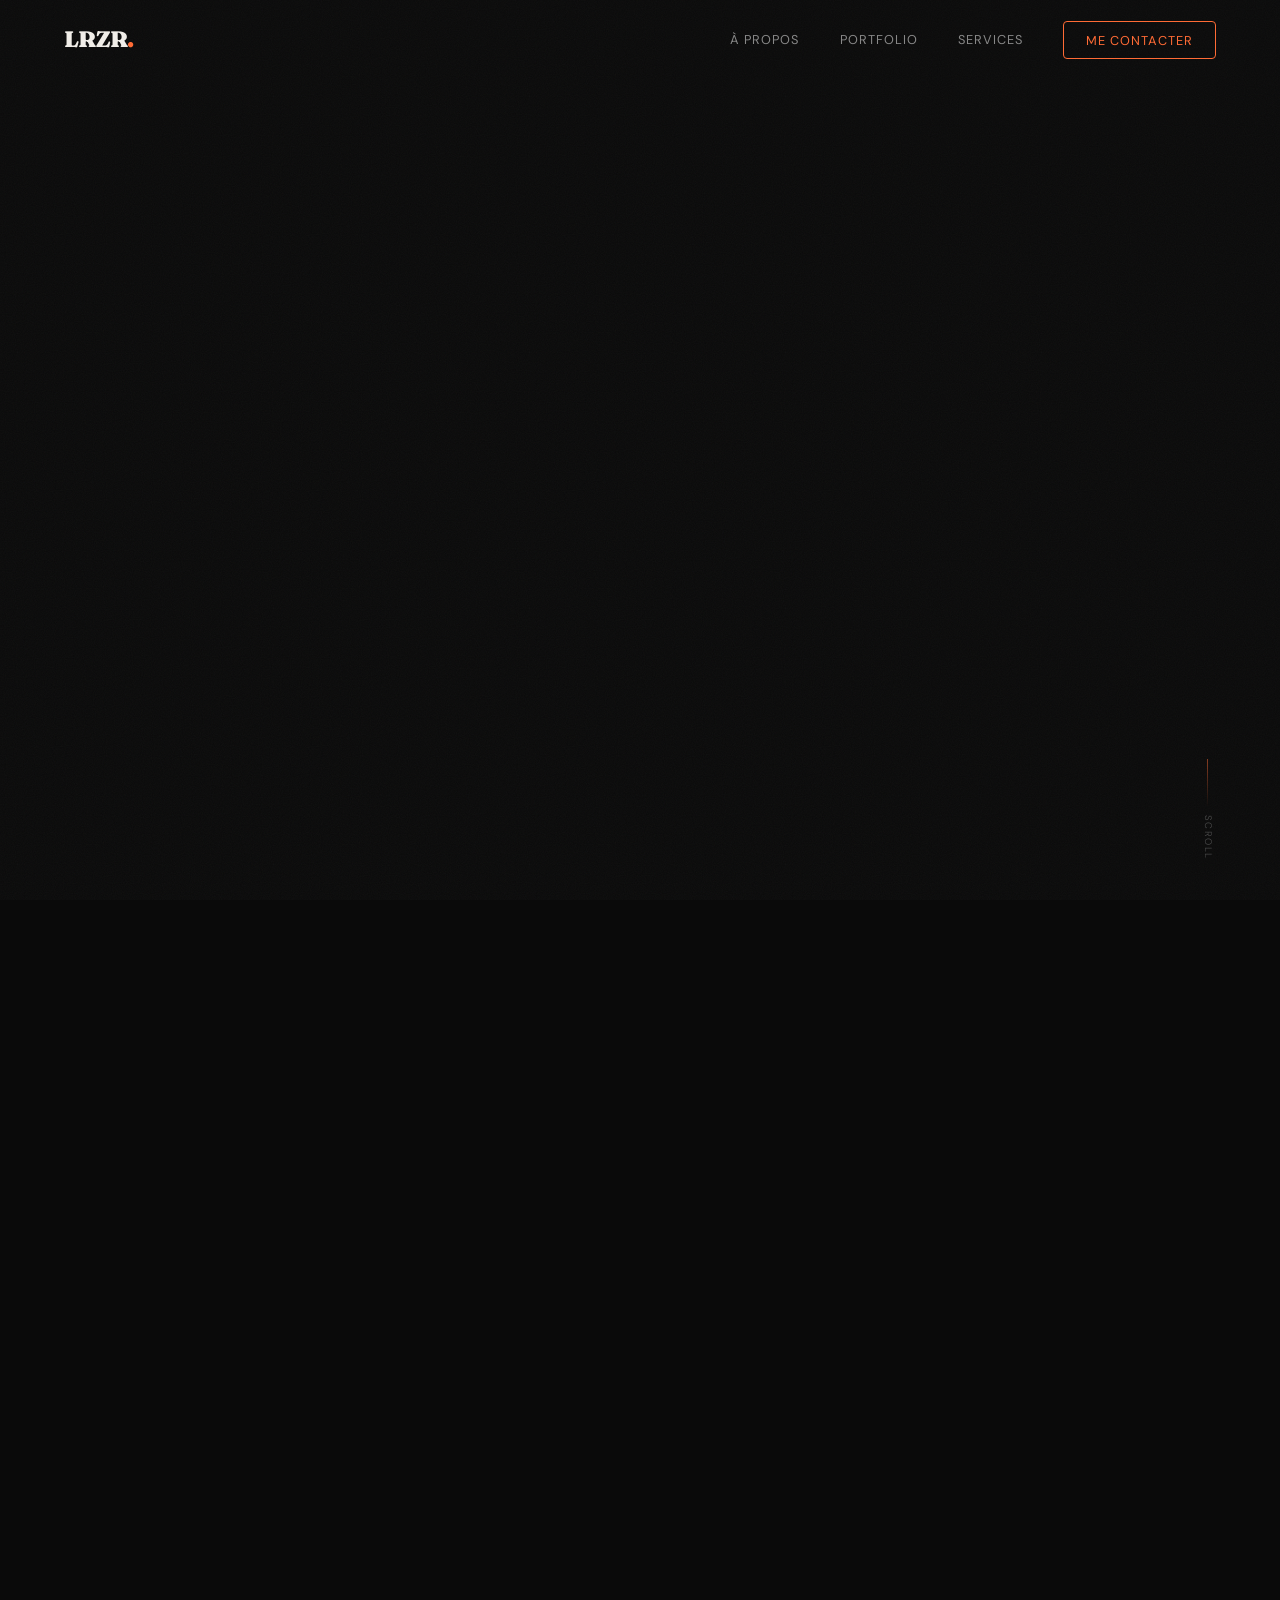
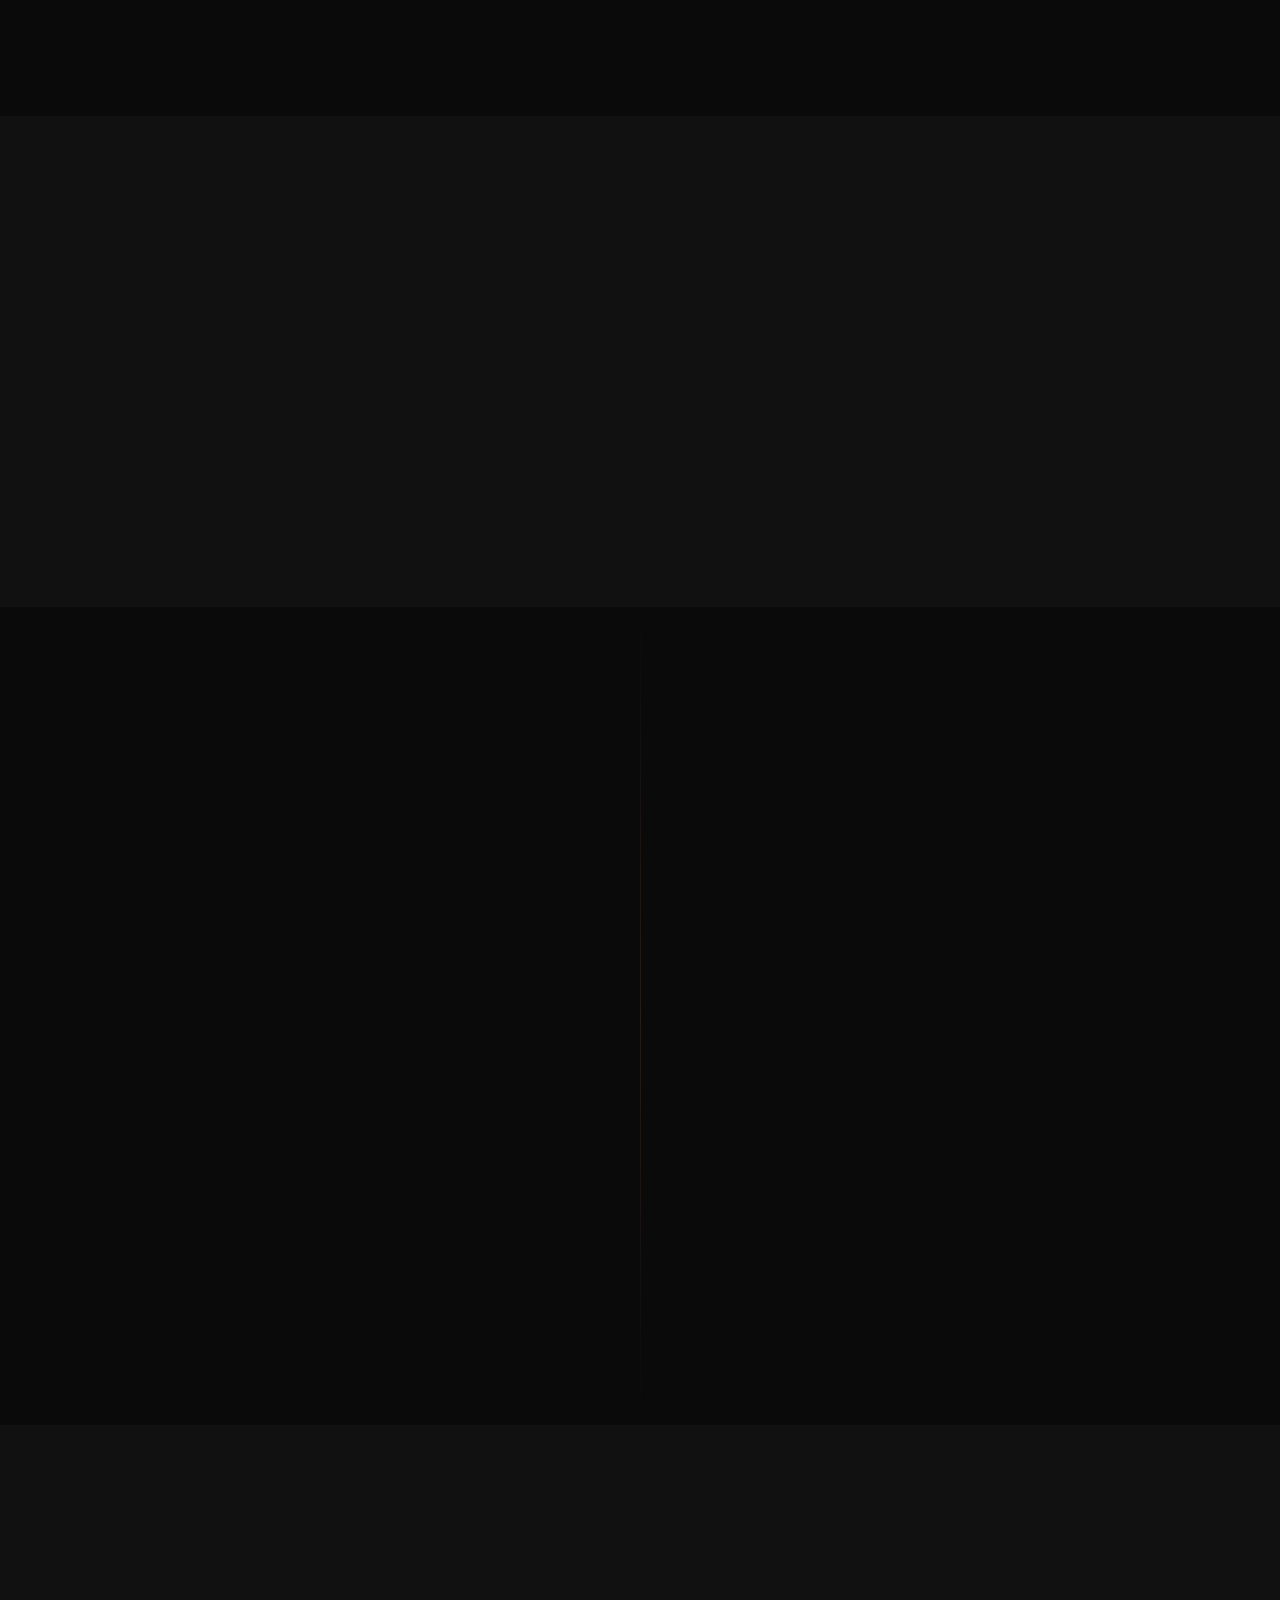
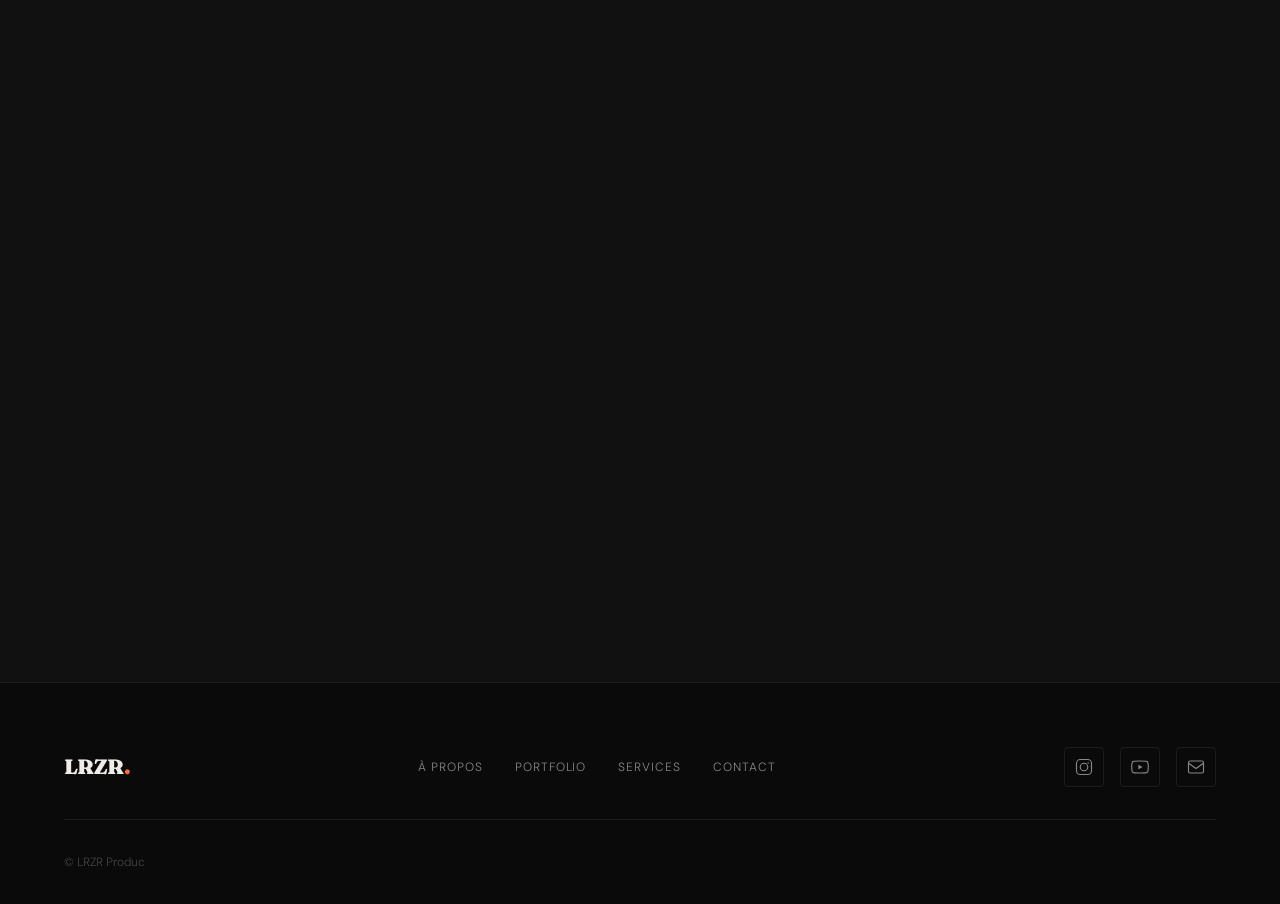
==== index.html @ 10b16116 "feat: initial portfolio" ====
<!DOCTYPE html>
<html lang="fr">
<head>
  <meta charset="UTF-8" />
  <meta name="viewport" content="width=device-width, initial-scale=1.0" />

  <!-- ============================================================
       SEO — MODIFIER CES BALISES SELON VOS BESOINS
       ============================================================ -->
  <title>LRZR Production — Photographie, Vidéo & Drone FPV | Axel</title>
  <meta name="description" content="LRZR Production — Axel, créateur audiovisuel freelance spécialisé en photographie, vidéo cinématographique, FPV drone, clips et courts-métrages. Basé en Île-de-France." />
  <meta name="author" content="Axel / LRZR Production" />
  <meta name="robots" content="index, follow" />
  <link rel="canonical" href="https://lrzrprod.github.io/" />
  <!-- Mettre à jour le href canonical avec votre vrai domaine GitHub Pages -->

  <!-- Open Graph (partage réseaux sociaux) -->
  <meta property="og:title" content="LRZR Production — Créateur Audiovisuel Freelance" />
  <meta property="og:description" content="Photographie, vidéo cinématographique, FPV drone. Basé en Île-de-France, disponible partout." />
  <meta property="og:type" content="website" />
  <meta property="og:url" content="https://lrzrprod.github.io/" />
  <meta property="og:image" content="https://lrzrprod.github.io/assets/images/og-cover.jpg" />
  <!-- Remplacer og:image par votre vraie image de couverture (1200x630px recommandé) -->
  <meta property="og:locale" content="fr_FR" />

  <!-- Twitter Card -->
  <meta name="twitter:card" content="summary_large_image" />
  <meta name="twitter:title" content="LRZR Production — Créateur Audiovisuel Freelance" />
  <meta name="twitter:description" content="Photographie, vidéo cinématographique, FPV drone." />
  <meta name="twitter:image" content="https://lrzrprod.github.io/assets/images/og-cover.jpg" />

  <!-- ============================================================
       JSON-LD SCHEMA — MODIFIER LES DONNÉES DE CONTACT
       ============================================================ -->
  <script type="application/ld+json">
  {
    "@context": "https://schema.org",
    "@graph": [
      {
        "@type": "Person",
        "name": "Axel",
        "jobTitle": "Créateur audiovisuel freelance",
        "url": "https://lrzrprod.github.io/",
        "sameAs": [
          "https://www.instagram.com/lrzrprod",
          "https://www.youtube.com/@lrzrprod"
        ]
      },
      {
        "@type": "LocalBusiness",
        "name": "LRZR Production",
        "description": "Production audiovisuelle freelance — photographie, vidéo, FPV drone, courts-métrages",
        "url": "https://lrzrprod.github.io/",
        "address": {
          "@type": "PostalAddress",
          "addressRegion": "Île-de-France",
          "addressCountry": "FR"
        },
        "contactPoint": {
          "@type": "ContactPoint",
          "contactType": "customer service",
          "email": "contact@lrzrprod.com"
        }
      }
    ]
  }
  </script>
  <!-- Mettre à jour les URLs, email et réseaux sociaux ci-dessus -->

  <!-- Google Fonts — seule dépendance externe autorisée -->
  <link rel="preconnect" href="https://fonts.googleapis.com" />
  <link rel="preconnect" href="https://fonts.gstatic.com" crossorigin />
  <link href="https://fonts.googleapis.com/css2?family=Fraunces:ital,opsz,wght@0,9..144,300;0,9..144,700;0,9..144,900;1,9..144,300&family=DM+Sans:wght@300;400;500&display=swap" rel="stylesheet" />

  <link rel="stylesheet" href="style.css" />
</head>
<body>

  <!-- ============================================================
       NAVIGATION
       ============================================================ -->
  <header class="site-header" id="top">
    <nav class="nav" aria-label="Navigation principale">
      <!-- MODIFIER : votre logo texte ou remplacer par <img> -->
      <a href="#top" class="nav__logo" aria-label="LRZR Production — retour en haut">
        LRZR<span class="nav__logo-accent">.</span>
      </a>
      <button class="nav__burger" aria-label="Ouvrir le menu" aria-expanded="false" aria-controls="nav-links">
        <span></span><span></span><span></span>
      </button>
      <ul class="nav__links" id="nav-links" role="list">
        <li><a href="#about">À propos</a></li>
        <li><a href="#portfolio">Portfolio</a></li>
        <li><a href="#services">Services</a></li>
        <li><a href="#contact" class="nav__cta">Me contacter</a></li>
      </ul>
    </nav>
  </header>

  <main>

    <!-- ============================================================
         SECTION 1 — HERO
         MODIFIER : remplacer le fond par votre image/vidéo
         ============================================================ -->
    <section class="hero" id="hero" aria-label="Introduction">

      <!-- Option A : image de fond (décommenter et renseigner le src dans style.css)
           Option B : vidéo de fond — décommenter le bloc ci-dessous -->
      <!--
      <video class="hero__video" autoplay muted loop playsinline aria-hidden="true">
        <source src="assets/videos/hero-reel.mp4" type="video/mp4" />
      </video>
      -->

      <!-- Overlay grain cinématographique (purement CSS, voir style.css) -->
      <div class="hero__grain" aria-hidden="true"></div>
      <div class="hero__overlay" aria-hidden="true"></div>

      <div class="hero__content">
        <!-- MODIFIER : votre headline principale -->
        <p class="hero__eyebrow reveal">Production audiovisuelle freelance</p>
        <h1 class="hero__title reveal">
          Chaque image<br />
          <em>raconte quelque chose.</em>
        </h1>
        <!-- MODIFIER : votre sous-titre -->
        <p class="hero__sub reveal">
          Photographie · Vidéo · Drone FPV · Île-de-France &amp; alentours
        </p>
        <div class="hero__actions reveal">
          <a href="#portfolio" class="btn btn--primary">Voir mon travail</a>
          <a href="#contact" class="btn btn--ghost">Me contacter</a>
        </div>
      </div>

      <!-- Indicateur scroll -->
      <div class="hero__scroll" aria-hidden="true">
        <span class="hero__scroll-line"></span>
        <span class="hero__scroll-label">Scroll</span>
      </div>
    </section>

    <!-- ============================================================
         SECTION 2 — À PROPOS
         MODIFIER : bio, photo portrait, compétences
         ============================================================ -->
    <section class="about" id="about" aria-label="À propos d'Axel">
      <div class="container">

        <div class="about__grid">
          <div class="about__image-wrap reveal">
            <!-- MODIFIER : remplacer le src par votre portrait -->
            <img
              src="assets/images/portrait.jpg"
              alt="Axel, créateur audiovisuel freelance LRZR Production, en situation de tournage"
              class="about__image"
              width="480"
              height="600"
              loading="lazy"
            />
            <div class="about__image-accent" aria-hidden="true"></div>
          </div>

          <div class="about__text">
            <p class="section-label reveal">À propos</p>
            <!-- MODIFIER : votre nom/titre -->
            <h2 class="about__name reveal">Axel<br /><span>LRZR Production</span></h2>

            <!-- MODIFIER : votre bio (2-3 paragraphes max, rester concis) -->
            <p class="about__bio reveal">
              Créateur audiovisuel basé en Île-de-France, je travaille à l'intersection de la photographie,
              de la vidéo cinématographique et du pilotage FPV. Cinq ans d'expérience terrain, des portraits
              aux concerts, de la wildlife aux clips.
            </p>
            <p class="about__bio reveal">
              Mon approche : un regard direct, une esthétique précise, et un résultat qui dépasse
              le brief. Chaque projet est une collaboration — je m'adapte à votre univers tout en
              apportant mon point de vue.
            </p>

            <!-- MODIFIER : vos compétences -->
            <ul class="about__skills reveal" role="list" aria-label="Compétences">
              <li class="skill-tag">Photographie</li>
              <li class="skill-tag">Vidéo cinématographique</li>
              <li class="skill-tag">Drone FPV</li>
              <li class="skill-tag">Montage &amp; étalonnage</li>
              <li class="skill-tag">Portrait &amp; événement</li>
              <li class="skill-tag">Wildlife</li>
            </ul>
          </div>
        </div>

      </div>
    </section>

    <!-- ============================================================
         SECTION 3 — PORTFOLIO
         MODIFIER : ajouter vos images et vidéos dans les tableaux
         JS dans main.js (variables PORTFOLIO_IMAGES et PORTFOLIO_VIDEOS)
         ============================================================ -->
    <section class="portfolio" id="portfolio" aria-label="Portfolio">
      <div class="container">

        <div class="section-header reveal">
          <p class="section-label">Portfolio</p>
          <h2 class="section-title">Mes travaux</h2>
        </div>

        <!-- Filtres -->
        <div class="portfolio__filters reveal" role="tablist" aria-label="Filtrer par catégorie">
          <button class="filter-btn active" data-filter="all" role="tab" aria-selected="true">Tout</button>
          <button class="filter-btn" data-filter="photo" role="tab" aria-selected="false">Photo</button>
          <button class="filter-btn" data-filter="video" role="tab" aria-selected="false">Vidéo</button>
          <button class="filter-btn" data-filter="drone" role="tab" aria-selected="false">Drone FPV</button>
        </div>

        <!-- Grille portfolio — remplie dynamiquement par main.js -->
        <div class="portfolio__grid" id="portfolio-grid" aria-live="polite">
          <!-- Les items sont injectés par JS depuis les tableaux dans main.js -->
        </div>

      </div>

      <!-- Lightbox pour les photos -->
      <div class="lightbox" id="lightbox" role="dialog" aria-modal="true" aria-label="Visualisation image" hidden>
        <button class="lightbox__close" aria-label="Fermer">&times;</button>
        <button class="lightbox__prev" aria-label="Image précédente">&#8592;</button>
        <button class="lightbox__next" aria-label="Image suivante">&#8594;</button>
        <div class="lightbox__content">
          <img class="lightbox__img" src="" alt="" />
          <p class="lightbox__caption"></p>
        </div>
      </div>
    </section>

    <!-- ============================================================
         SECTION 4 — SERVICES
         MODIFIER : titres, descriptions et icônes SVG des prestations
         ============================================================ -->
    <section class="services" id="services" aria-label="Services proposés">
      <div class="container">

        <div class="section-header reveal">
          <p class="section-label">Services</p>
          <h2 class="section-title">Ce que je propose</h2>
        </div>

        <div class="services__grid">

          <!-- SERVICE 1 — MODIFIER -->
          <article class="service-card reveal" aria-label="Service photographie">
            <div class="service-card__icon" aria-hidden="true">
              <!-- Icône SVG appareil photo -->
              <svg viewBox="0 0 48 48" fill="none" xmlns="http://www.w3.org/2000/svg" aria-hidden="true">
                <rect x="4" y="14" width="40" height="28" rx="4" stroke="currentColor" stroke-width="2.5"/>
                <circle cx="24" cy="28" r="8" stroke="currentColor" stroke-width="2.5"/>
                <circle cx="24" cy="28" r="3" fill="currentColor"/>
                <path d="M16 14l4-6h8l4 6" stroke="currentColor" stroke-width="2.5" stroke-linejoin="round"/>
                <circle cx="38" cy="20" r="2" fill="currentColor"/>
              </svg>
            </div>
            <h3 class="service-card__title">Photographie</h3>
            <p class="service-card__desc">
              Portrait, événement, reportage, concert, wildlife. Un regard singulier pour capturer
              l'instant avec précision — que ce soit en studio ou en conditions naturelles.
            </p>
            <a href="#contact" class="service-card__link" aria-label="Demander un devis photographie">Devis sur demande →</a>
          </article>

          <!-- SERVICE 2 — MODIFIER -->
          <article class="service-card reveal" aria-label="Service vidéo">
            <div class="service-card__icon" aria-hidden="true">
              <!-- Icône SVG caméra vidéo -->
              <svg viewBox="0 0 48 48" fill="none" xmlns="http://www.w3.org/2000/svg" aria-hidden="true">
                <rect x="2" y="14" width="30" height="20" rx="4" stroke="currentColor" stroke-width="2.5"/>
                <path d="M32 20l12-6v20l-12-6V20z" stroke="currentColor" stroke-width="2.5" stroke-linejoin="round"/>
                <circle cx="12" cy="24" r="3" fill="currentColor"/>
              </svg>
            </div>
            <h3 class="service-card__title">Vidéo &amp; Cinéma</h3>
            <p class="service-card__desc">
              Clips musicaux, films institutionnels, courts-métrages, reportages. De la prise de vue
              au montage final, je gère l'ensemble de la chaîne de production.
            </p>
            <a href="#contact" class="service-card__link" aria-label="Demander un devis vidéo">Devis sur demande →</a>
          </article>

          <!-- SERVICE 3 — MODIFIER -->
          <article class="service-card reveal" aria-label="Service drone FPV">
            <div class="service-card__icon" aria-hidden="true">
              <!-- Icône SVG drone -->
              <svg viewBox="0 0 48 48" fill="none" xmlns="http://www.w3.org/2000/svg" aria-hidden="true">
                <circle cx="24" cy="24" r="5" stroke="currentColor" stroke-width="2.5"/>
                <circle cx="10" cy="10" r="4" stroke="currentColor" stroke-width="2"/>
                <circle cx="38" cy="10" r="4" stroke="currentColor" stroke-width="2"/>
                <circle cx="10" cy="38" r="4" stroke="currentColor" stroke-width="2"/>
                <circle cx="38" cy="38" r="4" stroke="currentColor" stroke-width="2"/>
                <line x1="13.5" y1="13.5" x2="20" y2="20" stroke="currentColor" stroke-width="2.5"/>
                <line x1="34.5" y1="13.5" x2="28" y2="20" stroke="currentColor" stroke-width="2.5"/>
                <line x1="13.5" y1="34.5" x2="20" y2="28" stroke="currentColor" stroke-width="2.5"/>
                <line x1="34.5" y1="34.5" x2="28" y2="28" stroke="currentColor" stroke-width="2.5"/>
              </svg>
            </div>
            <h3 class="service-card__title">Drone FPV</h3>
            <p class="service-card__desc">
              Prises de vue aériennes immersives et dynamiques. Idéal pour les événements sportifs,
              clips, campagnes de communication ou exploration de lieux inhabituels.
            </p>
            <a href="#contact" class="service-card__link" aria-label="Demander un devis drone FPV">Devis sur demande →</a>
          </article>

          <!-- SERVICE 4 — MODIFIER -->
          <article class="service-card reveal" aria-label="Service montage et post-production">
            <div class="service-card__icon" aria-hidden="true">
              <!-- Icône SVG timeline montage -->
              <svg viewBox="0 0 48 48" fill="none" xmlns="http://www.w3.org/2000/svg" aria-hidden="true">
                <rect x="4" y="18" width="40" height="6" rx="2" stroke="currentColor" stroke-width="2.5"/>
                <rect x="4" y="28" width="40" height="6" rx="2" stroke="currentColor" stroke-width="2.5"/>
                <rect x="8" y="18" width="10" height="6" rx="1" fill="currentColor" opacity=".4"/>
                <rect x="22" y="28" width="14" height="6" rx="1" fill="currentColor" opacity=".4"/>
                <line x1="18" y1="12" x2="18" y2="36" stroke="currentColor" stroke-width="2" stroke-dasharray="2 2"/>
              </svg>
            </div>
            <h3 class="service-card__title">Montage &amp; Post-prod</h3>
            <p class="service-card__desc">
              Étalonnage colorimétrique, mixage son, motion design léger. Je m'adapte à votre charte
              visuelle ou construis une identité cohérente pour votre projet.
            </p>
            <a href="#contact" class="service-card__link" aria-label="Demander un devis montage">Devis sur demande →</a>
          </article>

        </div>
      </div>
    </section>

    <!-- ============================================================
         SECTION 5 — CONTACT
         MODIFIER :
         1. Remplacer YOUR_WEB3FORMS_ACCESS_KEY par votre clé API
            Obtenir une clé gratuite sur https://web3forms.com
         2. Mettre à jour l'email de destination dans Web3Forms
         ============================================================ -->
    <section class="contact" id="contact" aria-label="Formulaire de contact">
      <div class="container">

        <div class="section-header reveal">
          <p class="section-label">Contact</p>
          <h2 class="section-title">Travaillons ensemble</h2>
        </div>

        <div class="contact__grid">

          <div class="contact__info reveal">
            <!-- MODIFIER : votre email et réseaux -->
            <p class="contact__text">
              Un projet en tête ? Une question sur mes tarifs ?
              Remplissez le formulaire ou écrivez-moi directement.
            </p>
            <a href="/cdn-cgi/l/email-protection#0a6965647e6b697e4a667870787a78656e24696567" class="contact__email">
              <span class="__cf_email__" data-cfemail="3d5e5253495c5e497d514f474f4d4f5259135e5250">[email&#160;protected]</span>
            </a>
            <!-- MODIFIER : vos liens réseaux sociaux -->
            <div class="contact__socials">
              <a href="https://www.instagram.com/lrzrprod" target="_blank" rel="noopener noreferrer" aria-label="Instagram LRZR Production">
                Instagram
              </a>
              <a href="https://www.youtube.com/@lrzrprod" target="_blank" rel="noopener noreferrer" aria-label="YouTube LRZR Production">
                YouTube
              </a>
            </div>
          </div>

          <form
            class="contact__form reveal"
            id="contact-form"
            action="https://api.web3forms.com/submit"
            method="POST"
            novalidate
          >
            <!--
              ============================================================
              ⚠️  CLÉ API WEB3FORMS — À MODIFIER OBLIGATOIREMENT
              Créez un compte gratuit sur https://web3forms.com
              Copiez votre "Access Key" et remplacez la valeur ci-dessous
              ============================================================
            -->
            <input type="hidden" name="access_key" value="3d88643c-aa0e-4f64-acdc-6c6c7cc85798" />

            <!-- Anti-spam honeypot — ne pas modifier -->
            <input type="checkbox" name="botcheck" style="display:none" />

            <!-- Sujet de l'email reçu — MODIFIER si besoin -->
            <input type="hidden" name="subject" value="Nouveau message depuis lrzrprod.github.io" />
            <input type="hidden" name="from_name" value="LRZR Production Website" />

            <div class="form-row">
              <div class="form-group">
                <label for="name">Nom *</label>
                <input
                  type="text"
                  id="name"
                  name="name"
                  placeholder="Votre nom"
                  required
                  autocomplete="name"
                />
              </div>
              <div class="form-group">
                <label for="email">Email *</label>
                <input
                  type="email"
                  id="email"
                  name="email"
                  placeholder="votre@email.com"
                  required
                  autocomplete="email"
                />
              </div>
            </div>

            <div class="form-group">
              <label for="project-type">Type de projet</label>
              <select id="project-type" name="project_type">
                <option value="" disabled selected>Sélectionner un type</option>
                <option value="photo">Photographie</option>
                <option value="video">Vidéo / Film</option>
                <option value="drone">Drone FPV</option>
                <option value="montage">Montage / Post-prod</option>
                <option value="autre">Autre</option>
              </select>
            </div>

            <div class="form-group">
              <label for="message">Message *</label>
              <textarea
                id="message"
                name="message"
                placeholder="Décrivez votre projet, vos besoins, votre délai..."
                rows="5"
                required
              ></textarea>
            </div>

            <button type="submit" class="btn btn--primary btn--full" id="submit-btn">
              <span class="btn-text">Envoyer le message</span>
              <span class="btn-loading" hidden>Envoi en cours…</span>
            </button>

            <!-- Message de confirmation/erreur — affiché par JS -->
            <p class="form-feedback" id="form-feedback" role="alert" aria-live="polite"></p>

          </form>
        </div>
      </div>
    </section>

  </main>

  <!-- ============================================================
       FOOTER
       MODIFIER : email, liens réseaux sociaux, année si besoin
       ============================================================ -->
  <footer class="site-footer" aria-label="Pied de page">
    <div class="container">
      <div class="footer__inner">

        <a href="#top" class="footer__logo" aria-label="LRZR Production — retour en haut">
          LRZR<span>.</span>
        </a>

        <nav class="footer__nav" aria-label="Navigation pied de page">
          <a href="#about">À propos</a>
          <a href="#portfolio">Portfolio</a>
          <a href="#services">Services</a>
          <a href="#contact">Contact</a>
        </nav>

        <div class="footer__socials">
          <!-- MODIFIER : vos URLs réseaux sociaux -->
          <a href="https://www.instagram.com/lrzrprod" target="_blank" rel="noopener noreferrer" aria-label="Instagram">
            <!-- Icône Instagram SVG -->
            <svg viewBox="0 0 24 24" fill="none" stroke="currentColor" stroke-width="1.5" aria-hidden="true">
              <rect x="2" y="2" width="20" height="20" rx="5"/>
              <circle cx="12" cy="12" r="5"/>
              <circle cx="17.5" cy="6.5" r="1" fill="currentColor" stroke="none"/>
            </svg>
          </a>
          <a href="https://www.youtube.com/@lrzrprod" target="_blank" rel="noopener noreferrer" aria-label="YouTube">
            <!-- Icône YouTube SVG -->
            <svg viewBox="0 0 24 24" fill="none" stroke="currentColor" stroke-width="1.5" aria-hidden="true">
              <path d="M22.54 6.42A2.78 2.78 0 0 0 20.6 4.47C18.88 4 12 4 12 4s-6.88 0-8.6.47a2.78 2.78 0 0 0-1.95 1.95C1 8.14 1 12 1 12s0 3.86.45 5.58a2.78 2.78 0 0 0 1.95 1.95C5.12 20 12 20 12 20s6.88 0 8.6-.47a2.78 2.78 0 0 0 1.95-1.95C23 15.86 23 12 23 12s0-3.86-.46-5.58z"/>
              <polygon points="9.75 15.02 15.5 12 9.75 8.98 9.75 15.02" fill="currentColor" stroke="none"/>
            </svg>
          </a>
          <a href="/cdn-cgi/l/email-protection#14777b7a607577605478666e6664667b703a777b79" aria-label="Email contact">
            <!-- Icône email SVG -->
            <svg viewBox="0 0 24 24" fill="none" stroke="currentColor" stroke-width="1.5" aria-hidden="true">
              <rect x="2" y="4" width="20" height="16" rx="2"/>
              <path d="M2 7l10 7 10-7"/>
            </svg>
          </a>
        </div>

      </div>

      <div class="footer__bottom">
        <!-- L'année est mise à jour automatiquement par main.js -->
        <p>&copy; <span id="footer-year"></span> LRZR Produc
---- style.css ----
/* ================================================================
   LRZR PRODUCTION — style.css
   Direction artistique : noir profond / orange brûlé / grain film
   Typographie : Fraunces (titres) + DM Sans (corps)
   
   TABLE DES MATIÈRES :
   1.  Variables CSS & Reset
   2.  Typographie
   3.  Layout utilitaires
   4.  Navigation
   5.  Hero
   6.  À propos
   7.  Portfolio & Lightbox
   8.  Services
   9.  Contact & Formulaire
   10. Footer
   11. Animations (Intersection Observer)
   12. Responsive
   ================================================================ */


/* ================================================================
   1. VARIABLES CSS & RESET
   ================================================================ */

:root {
  /* Palette — MODIFIER pour changer la DA */
  --color-bg:         #0a0a0a;
  --color-bg-2:       #111111;
  --color-bg-3:       #161616;
  --color-surface:    #1c1c1c;
  --color-border:     rgba(255, 255, 255, 0.08);

  --color-accent:     #FF6B35;   /* Orange brûlé — accent principal */
  --color-accent-dim: rgba(255, 107, 53, 0.15);
  --color-accent-2:   #E8C547;   /* Or chaud — accent secondaire, usage limité */

  --color-text:       #f0ede8;   /* Blanc cassé légèrement chaud */
  --color-text-muted: #888888;
  --color-text-faint: #444444;

  /* Typographie */
  --font-display: 'Fraunces', Georgia, serif;
  --font-body:    'DM Sans', -apple-system, sans-serif;

  /* Espacement */
  --space-xs:  0.5rem;
  --space-sm:  1rem;
  --space-md:  2rem;
  --space-lg:  4rem;
  --space-xl:  8rem;
  --space-2xl: 12rem;

  /* Transitions */
  --transition-fast:   150ms ease;
  --transition-base:   300ms ease;
  --transition-slow:   600ms cubic-bezier(0.25, 0.46, 0.45, 0.94);

  /* Container */
  --container-max: 1280px;
  --container-pad: clamp(1.5rem, 5vw, 4rem);

  /* Bordure radius */
  --radius-sm: 4px;
  --radius-md: 8px;
  --radius-lg: 16px;
}

/* Reset moderne */
*, *::before, *::after {
  box-sizing: border-box;
  margin: 0;
  padding: 0;
}

html {
  scroll-behavior: smooth;
  font-size: 16px;
}

body {
  background-color: var(--color-bg);
  color: var(--color-text);
  font-family: var(--font-body);
  font-weight: 300;
  line-height: 1.7;
  -webkit-font-smoothing: antialiased;
  overflow-x: hidden;
}

img, video, svg {
  display: block;
  max-width: 100%;
}

a {
  color: inherit;
  text-decoration: none;
}

button {
  cursor: pointer;
  border: none;
  background: none;
  font-family: inherit;
}

ul {
  list-style: none;
}

input, textarea, select {
  font-family: inherit;
}

/* Sélection de texte */
::selection {
  background: var(--color-accent);
  color: #000;
}

/* Focus visible accessible */
:focus-visible {
  outline: 2px solid var(--color-accent);
  outline-offset: 3px;
  border-radius: var(--radius-sm);
}


/* ================================================================
   2. TYPOGRAPHIE
   ================================================================ */

h1, h2, h3, h4 {
  font-family: var(--font-display);
  font-weight: 700;
  line-height: 1.1;
  letter-spacing: -0.02em;
}

.section-label {
  font-family: var(--font-body);
  font-size: 0.7rem;
  font-weight: 500;
  letter-spacing: 0.2em;
  text-transform: uppercase;
  color: var(--color-accent);
  display: block;
  margin-bottom: var(--space-sm);
}

.section-title {
  font-family: var(--font-display);
  font-size: clamp(2rem, 5vw, 3.5rem);
  font-weight: 700;
  color: var(--color-text);
  margin-bottom: var(--space-lg);
}


/* ================================================================
   3. LAYOUT UTILITAIRES
   ================================================================ */

.container {
  max-width: var(--container-max);
  margin: 0 auto;
  padding: 0 var(--container-pad);
}

section {
  padding: var(--space-xl) 0;
}

.section-header {
  margin-bottom: var(--space-lg);
}

/* Boutons */
.btn {
  display: inline-flex;
  align-items: center;
  gap: 0.5rem;
  padding: 0.85rem 2rem;
  font-family: var(--font-body);
  font-size: 0.85rem;
  font-weight: 500;
  letter-spacing: 0.06em;
  text-transform: uppercase;
  border-radius: var(--radius-sm);
  transition: all var(--transition-base);
  white-space: nowrap;
}

.btn--primary {
  background: var(--color-accent);
  color: #000;
}

.btn--primary:hover {
  background: #ff8555;
  transform: translateY(-2px);
  box-shadow: 0 8px 30px rgba(255, 107, 53, 0.35);
}

.btn--ghost {
  border: 1px solid var(--color-border);
  color: var(--color-text);
}

.btn--ghost:hover {
  border-color: var(--color-accent);
  color: var(--color-accent);
  transform: translateY(-2px);
}

.btn--full {
  width: 100%;
  justify-content: center;
}


/* ================================================================
   4. NAVIGATION
   ================================================================ */

.site-header {
  position: fixed;
  top: 0;
  left: 0;
  right: 0;
  z-index: 100;
  padding: 1.25rem var(--container-pad);
  transition: background var(--transition-slow), backdrop-filter var(--transition-slow);
}

.site-header.scrolled {
  background: rgba(10, 10, 10, 0.88);
  backdrop-filter: blur(16px);
  -webkit-backdrop-filter: blur(16px);
  border-bottom: 1px solid var(--color-border);
}

.nav {
  display: flex;
  align-items: center;
  justify-content: space-between;
  max-width: var(--container-max);
  margin: 0 auto;
}

.nav__logo {
  font-family: var(--font-display);
  font-size: 1.4rem;
  font-weight: 900;
  letter-spacing: -0.03em;
  color: var(--color-text);
  transition: color var(--transition-fast);
}

.nav__logo:hover {
  color: var(--color-accent);
}

.nav__logo-accent {
  color: var(--color-accent);
}

.nav__links {
  display: flex;
  align-items: center;
  gap: 2.5rem;
}

.nav__links a {
  font-size: 0.8rem;
  font-weight: 400;
  letter-spacing: 0.08em;
  text-transform: uppercase;
  color: var(--color-text-muted);
  transition: color var(--transition-fast);
}

.nav__links a:hover {
  color: var(--color-text);
}

.nav__cta {
  padding: 0.6rem 1.4rem !important;
  border: 1px solid var(--color-accent) !important;
  border-radius: var(--radius-sm);
  color: var(--color-accent) !important;
  transition: all var(--transition-fast) !important;
}

.nav__cta:hover {
  background: var(--color-accent) !important;
  color: #000 !important;
}

/* Burger mobile */
.nav__burger {
  display: none;
  flex-direction: column;
  gap: 5px;
  width: 28px;
  padding: 4px;
}

.nav__burger span {
  display: block;
  height: 1.5px;
  background: var(--color-text);
  transition: all var(--transition-base);
  transform-origin: center;
}

.nav__burger.open span:nth-child(1) {
  transform: translateY(6.5px) rotate(45deg);
}
.nav__burger.open span:nth-child(2) {
  opacity: 0;
  transform: scaleX(0);
}
.nav__burger.open span:nth-child(3) {
  transform: translateY(-6.5px) rotate(-45deg);
}


/* ================================================================
   5. HERO
   ================================================================ */

.hero {
  position: relative;
  min-height: 100svh;
  display: flex;
  align-items: flex-end;
  padding-bottom: var(--space-xl);
  overflow: hidden;

  /*
    MODIFIER : remplacer cette image par la vôtre.
    Chemin recommandé : assets/images/hero-bg.jpg
    Dimensions recommandées : 2400x1600px, compressée (< 500 Ko)
  */
  background-image: url('assets/images/hero-bg.jpg');
  background-size: cover;
  background-position: center;
  background-attachment: fixed; /* Parallax léger — désactiver sur mobile (voir media query) */
}

/* Dégradé overlay principal */
.hero__overlay {
  position: absolute;
  inset: 0;
  background: linear-gradient(
    to top,
    rgba(10, 10, 10, 1) 0%,
    rgba(10, 10, 10, 0.6) 40%,
    rgba(10, 10, 10, 0.2) 100%
  );
  z-index: 1;
}

/* Grain cinématographique — texture CSS pure, pas d'image externe */
.hero__grain {
  position: absolute;
  inset: -50%;
  width: 200%;
  height: 200%;
  opacity: 0.04;
  background-image: url("data:image/svg+xml,%3Csvg viewBox='0 0 256 256' xmlns='http://www.w3.org/2000/svg'%3E%3Cfilter id='noise'%3E%3CfeTurbulence type='fractalNoise' baseFrequency='0.9' numOctaves='4' stitchTiles='stitch'/%3E%3C/filter%3E%3Crect width='100%25' height='100%25' filter='url(%23noise)'/%3E%3C/svg%3E");
  background-repeat: repeat;
  background-size: 256px 256px;
  z-index: 2;
  pointer-events: none;
  animation: grain-shift 8s steps(1) infinite;
}

@keyframes grain-shift {
  0%   { transform: translate(0, 0); }
  10%  { transform: translate(-5%, -5%); }
  20%  { transform: translate(5%, 2%); }
  30%  { transform: translate(-3%, 7%); }
  40%  { transform: translate(7%, -3%); }
  50%  { transform: translate(-5%, 5%); }
  60%  { transform: translate(3%, -7%); }
  70%  { transform: translate(-7%, 3%); }
  80%  { transform: translate(5%, -5%); }
  90%  { transform: translate(-3%, -3%); }
  100% { transform: translate(0, 0); }
}

/* Vidéo de fond (optionnelle) */
.hero__video {
  position: absolute;
  inset: 0;
  width: 100%;
  height: 100%;
  object-fit: cover;
  z-index: 0;
}

.hero__content {
  position: relative;
  z-index: 3;
  max-width: var(--container-max);
  width: 100%;
  margin: 0 auto;
  padding: 0 var(--container-pad);
}

.hero__eyebrow {
  font-size: 0.7rem;
  font-weight: 500;
  letter-spacing: 0.25em;
  text-transform: uppercase;
  color: var(--color-accent);
  margin-bottom: 1.5rem;
}

.hero__title {
  font-family: var(--font-display);
  font-size: clamp(3rem, 8vw, 7rem);
  font-weight: 900;
  line-height: 1;
  letter-spacing: -0.04em;
  color: var(--color-text);
  margin-bottom: 1.5rem;
  max-width: 14ch;
}

.hero__title em {
  font-style: italic;
  font-weight: 300;
  color: var(--color-accent);
}

.hero__sub {
  font-size: 0.9rem;
  color: var(--color-text-muted);
  letter-spacing: 0.08em;
  margin-bottom: 2.5rem;
}

.hero__actions {
  display: flex;
  gap: 1rem;
  flex-wrap: wrap;
}

/* Indicateur scroll */
.hero__scroll {
  position: absolute;
  bottom: 2.5rem;
  right: var(--container-pad);
  z-index: 3;
  display: flex;
  flex-direction: column;
  align-items: center;
  gap: 0.5rem;
  opacity: 0.5;
}

.hero__scroll-line {
  width: 1px;
  height: 48px;
  background: linear-gradient(to bottom, var(--color-accent), transparent);
  animation: scroll-pulse 2s ease-in-out infinite;
}

@keyframes scroll-pulse {
  0%, 100% { opacity: 0.3; transform: scaleY(1); }
  50%       { opacity: 1;   transform: scaleY(0.6); }
}

.hero__scroll-label {
  font-size: 0.6rem;
  letter-spacing: 0.15em;
  text-transform: uppercase;
  color: var(--color-text-muted);
  writing-mode: vertical-rl;
}


/* ================================================================
   6. À PROPOS
   ================================================================ */

.about {
  background: var(--color-bg);
}

.about__grid {
  display: grid;
  grid-template-columns: 5fr 7fr;
  gap: clamp(3rem, 6vw, 6rem);
  align-items: center;
}

.about__image-wrap {
  position: relative;
}

.about__image {
  width: 100%;
  height: auto;
  aspect-ratio: 4 / 5;
  object-fit: cover;
  border-radius: var(--radius-md);
  filter: grayscale(20%) contrast(1.05);
  transition: filter var(--transition-slow);
}

.about__image:hover {
  filter: grayscale(0%) contrast(1);
}

/* Cadre décoratif décalé */
.about__image-accent {
  position: absolute;
  top: 1.5rem;
  left: 1.5rem;
  right: -1.5rem;
  bottom: -1.5rem;
  border: 1px solid var(--color-accent);
  border-radius: var(--radius-md);
  z-index: -1;
  opacity: 0.35;
  transition: opacity var(--transition-slow);
}

.about__image-wrap:hover .about__image-accent {
  opacity: 0.6;
}

.about__name {
  font-family: var(--font-display);
  font-size: clamp(2.5rem, 5vw, 4rem);
  font-weight: 900;
  letter-spacing: -0.03em;
  line-height: 1;
  margin-bottom: 1.5rem;
}

.about__name span {
  font-weight: 300;
  font-style: italic;
  color: var(--color-accent);
  font-size: 0.65em;
  display: block;
  margin-top: 0.3em;
}

.about__bio {
  color: var(--color-text-muted);
  font-size: 0.95rem;
  line-height: 1.8;
  margin-bottom: 1rem;
}

.about__skills {
  display: flex;
  flex-wrap: wrap;
  gap: 0.5rem;
  margin-top: 2rem;
}

.skill-tag {
  font-size: 0.7rem;
  font-weight: 500;
  letter-spacing: 0.08em;
  text-transform: uppercase;
  padding: 0.4rem 1rem;
  border: 1px solid var(--color-border);
  border-radius: 100px;
  color: var(--color-text-muted);
  transition: all var(--transition-fast);
}

.skill-tag:hover {
  border-color: var(--color-accent);
  color: var(--color-accent);
}


/* ================================================================
   7. PORTFOLIO & LIGHTBOX
   ================================================================ */

.portfolio {
  background: var(--color-bg-2);
}

/* Filtres */
.portfolio__filters {
  display: flex;
  gap: 0.5rem;
  margin-bottom: 2.5rem;
  flex-wrap: wrap;
}

.filter-btn {
  font-size: 0.75rem;
  font-weight: 500;
  letter-spacing: 0.1em;
  text-transform: uppercase;
  padding: 0.5rem 1.25rem;
  border: 1px solid var(--color-border);
  border-radius: 100px;
  color: var(--color-text-muted);
  transition: all var(--transition-fast);
}

.filter-btn:hover,
.filter-btn.active {
  background: var(--color-accent);
  border-color: var(--color-accent);
  color: #000;
}

/* Grille asymétrique */
.portfolio__grid {
  display: grid;
  grid-template-columns: repeat(12, 1fr);
  gap: 1rem;
  /* Les items ont des spans définis par nth-child dans main.js */
}

/* Patterns visuels pour la grille — attribués par JS */
.portfolio-item {
  position: relative;
  overflow: hidden;
  border-radius: var(--radius-sm);
  cursor: pointer;
  background: var(--color-surface);
  transition: transform var(--transition-base), box-shadow var(--transition-base);
}

.portfolio-item:hover {
  transform: translateY(-4px);
  box-shadow: 0 20px 60px rgba(0, 0, 0, 0.5);
}

.portfolio-item--sm  { grid-column: span 4; }
.portfolio-item--md  { grid-column: span 6; }
.portfolio-item--lg  { grid-column: span 8; }
.portfolio-item--xl  { grid-column: span 12; }

.portfolio-item__media {
  width: 100%;
  height: 100%;
  min-height: 240px;
  object-fit: cover;
  display: block;
  transition: transform var(--transition-slow);
}

.portfolio-item:hover .portfolio-item__media {
  transform: scale(1.04);
}

/* Overlay hover */
.portfolio-item__overlay {
  position: absolute;
  inset: 0;
  background: linear-gradient(to top, rgba(0,0,0,0.75) 0%, transparent 60%);
  opacity: 0;
  transition: opacity var(--transition-base);
  display: flex;
  align-items: flex-end;
  padding: 1.25rem;
}

.portfolio-item:hover .portfolio-item__overlay {
  opacity: 1;
}

.portfolio-item__info {
  transform: translateY(8px);
  transition: transform var(--transition-base);
}

.portfolio-item:hover .portfolio-item__info {
  transform: translateY(0);
}

.portfolio-item__title {
  font-family: var(--font-display);
  font-size: 1rem;
  font-weight: 700;
  color: var(--color-text);
  margin-bottom: 0.2rem;
}

.portfolio-item__cat {
  font-size: 0.65rem;
  letter-spacing: 0.12em;
  text-transform: uppercase;
  color: var(--color-accent);
}

/* Badge catégorie (toujours visible sur vidéos) */
.portfolio-item__badge {
  position: absolute;
  top: 0.75rem;
  left: 0.75rem;
  font-size: 0.6rem;
  font-weight: 500;
  letter-spacing: 0.1em;
  text-transform: uppercase;
  padding: 0.3rem 0.7rem;
  background: rgba(0, 0, 0, 0.6);
  border: 1px solid var(--color-border);
  border-radius: 100px;
  color: var(--color-text-muted);
  backdrop-filter: blur(6px);
}

/* Facade vidéo — pattern pour éviter le chargement des iframes au scroll */
.video-facade {
  position: relative;
  width: 100%;
  padding-bottom: 56.25%; /* 16:9 */
  background: var(--color-surface);
  cursor: pointer;
  overflow: hidden;
}

.video-facade__thumb {
  position: absolute;
  inset: 0;
  width: 100%;
  height: 100%;
  object-fit: cover;
  transition: transform var(--transition-slow);
}

.video-facade:hover .video-facade__thumb {
  transform: scale(1.04);
}

.video-facade__play {
  position: absolute;
  inset: 0;
  display: flex;
  align-items: center;
  justify-content: center;
  background: rgba(0,0,0,0.35);
  transition: background var(--transition-fast);
}

.video-facade:hover .video-facade__play {
  background: rgba(0,0,0,0.15);
}

.video-facade__play svg {
  width: 64px;
  height: 64px;
  color: #fff;
  filter: drop-shadow(0 2px 12px rgba(0,0,0,0.5));
  transition: transform var(--transition-base);
}

.video-facade:hover .video-facade__play svg {
  transform: scale(1.1);
}

/* Iframe chargée après clic */
.video-facade iframe {
  position: absolute;
  inset: 0;
  width: 100%;
  height: 100%;
  border: none;
  display: none;
}

.video-facade.playing iframe {
  display: block;
}

.video-facade.playing .video-facade__thumb,
.video-facade.playing .video-facade__play {
  display: none;
}

/* -------- LIGHTBOX -------- */

.lightbox {
  position: fixed;
  inset: 0;
  z-index: 1000;
  background: rgba(0, 0, 0, 0.96);
  display: flex;
  align-items: center;
  justify-content: center;
  animation: lightbox-in var(--transition-base) ease;
}

.lightbox[hidden] {
  display: none;
}

@keyframes lightbox-in {
  from { opacity: 0; }
  to   { opacity: 1; }
}

.lightbox__content {
  display: flex;
  flex-direction: column;
  align-items: center;
  gap: 1rem;
  max-width: 90vw;
  max-height: 90vh;
}

.lightbox__img {
  max-width: 90vw;
  max-height: 80vh;
  object-fit: contain;
  border-radius: var(--radius-sm);
  animation: lightbox-img-in 0.3s ease;
}

@keyframes lightbox-img-in {
  from { transform: scale(0.95); opacity: 0; }
  to   { transform: scale(1); opacity: 1; }
}

.lightbox__caption {
  font-size: 0.8rem;
  color: var(--color-text-muted);
  letter-spacing: 0.05em;
}

.lightbox__close,
.lightbox__prev,
.lightbox__next {
  position: absolute;
  color: var(--color-text);
  font-size: 1.5rem;
  padding: 1rem;
  opacity: 0.6;
  transition: opacity var(--transition-fast), transform var(--transition-fast);
}

.lightbox__close:hover,
.lightbox__prev:hover,
.lightbox__next:hover {
  opacity: 1;
}

.lightbox__close {
  top: 1rem;
  right: 1.5rem;
  font-size: 2rem;
}

.lightbox__prev {
  left: 1.5rem;
  top: 50%;
  transform: translateY(-50%);
}

.lightbox__prev:hover { transform: translateY(-50%) translateX(-4px); }

.lightbox__next {
  right: 1.5rem;
  top: 50%;
  transform: translateY(-50%);
}

.lightbox__next:hover { transform: translateY(-50%) translateX(4px); }


/* ================================================================
   8. SERVICES
   ================================================================ */

.services {
  background: var(--color-bg);
  position: relative;
}

/* Ligne décorative en arrière-plan */
.services::before {
  content: '';
  position: absolute;
  top: 0;
  left: 50%;
  width: 1px;
  height: 100%;
  background: linear-gradient(to bottom, transparent, var(--color-accent-dim), transparent);
  pointer-events: none;
}

.services__grid {
  display: grid;
  grid-template-columns: repeat(auto-fit, minmax(260px, 1fr));
  gap: 1.5rem;
}

.service-card {
  background: var(--color-surface);
  border: 1px solid var(--color-border);
  border-radius: var(--radius-md);
  padding: 2.25rem;
  transition: border-color var(--transition-base), transform var(--transition-base), box-shadow var(--transition-base);
  position: relative;
  overflow: hidden;
}

.service-card::before {
  content: '';
  position: absolute;
  top: 0;
  left: 0;
  right: 0;
  height: 2px;
  background: var(--color-accent);
  transform: scaleX(0);
  transform-origin: left;
  transition: transform var(--transition-slow);
}

.service-card:hover::before {
  transform: scaleX(1);
}

.service-card:hover {
  border-color: rgba(255, 107, 53, 0.25);
  transform: translateY(-6px);
  box-shadow: 0 24px 60px rgba(0, 0, 0, 0.4);
}

.service-card__icon {
  width: 48px;
  height: 48px;
  color: var(--color-accent);
  margin-bottom: 1.5rem;
  transition: transform var(--transition-base);
}

.service-card:hover .service-card__icon {
  transform: scale(1.1) rotate(-3deg);
}

.service-card__icon svg {
  width: 100%;
  height: 100%;
}

.service-card__title {
  font-family: var(--font-display);
  font-size: 1.3rem;
  font-weight: 700;
  margin-bottom: 0.75rem;
  color: var(--color-text);
}

.service-card__desc {
  font-size: 0.875rem;
  color: var(--color-text-muted);
  line-height: 1.75;
  margin-bottom: 1.5rem;
}

.service-card__link {
  font-size: 0.75rem;
  font-weight: 500;
  letter-spacing: 0.08em;
  text-transform: uppercase;
  color: var(--color-accent);
  transition: gap var(--transition-fast), letter-spacing var(--transition-fast);
  display: inline-block;
}

.service-card__link:hover {
  letter-spacing: 0.14em;
}


/* ================================================================
   9. CONTACT & FORMULAIRE
   ================================================================ */

.contact {
  background: var(--color-bg-2);
}

.contact__grid {
  display: grid;
  grid-template-columns: 1fr 2fr;
  gap: clamp(3rem, 6vw, 6rem);
  align-items: start;
}

.contact__text {
  font-size: 0.95rem;
  color: var(--color-text-muted);
  line-height: 1.8;
  margin-bottom: 1.5rem;
}

.contact__email {
  font-family: var(--font-display);
  font-size: 1.1rem;
  font-weight: 700;
  color: var(--color-accent);
  display: block;
  margin-bottom: 1.5rem;
  transition: color var(--transition-fast);
}

.contact__email:hover {
  color: var(--color-text);
}

.contact__socials {
  display: flex;
  gap: 1.5rem;
}

.contact__socials a {
  font-size: 0.75rem;
  font-weight: 500;
  letter-spacing: 0.08em;
  text-transform: uppercase;
  color: var(--color-text-muted);
  border-bottom: 1px solid var(--color-border);
  padding-bottom: 2px;
  transition: all var(--transition-fast);
}

.contact__socials a:hover {
  color: var(--color-accent);
  border-color: var(--color-accent);
}

/* Formulaire */
.contact__form {
  display: flex;
  flex-direction: column;
  gap: 1.25rem;
}

.form-row {
  display: grid;
  grid-template-columns: 1fr 1fr;
  gap: 1rem;
}

.form-group {
  display: flex;
  flex-direction: column;
  gap: 0.5rem;
}

.form-group label {
  font-size: 0.7rem;
  font-weight: 500;
  letter-spacing: 0.1em;
  text-transform: uppercase;
  color: var(--color-text-muted);
}

.form-group input,
.form-group select,
.form-group textarea {
  background: var(--color-surface);
  border: 1px solid var(--color-border);
  border-radius: var(--radius-sm);
  color: var(--color-text);
  font-size: 0.9rem;
  padding: 0.85rem 1rem;
  transition: border-color var(--transition-fast), box-shadow var(--transition-fast);
  appearance: none;
  -webkit-appearance: none;
}

.form-group input::placeholder,
.form-group textarea::placeholder {
  color: var(--color-text-faint);
}

.form-group input:focus,
.form-group select:focus,
.form-group textarea:focus {
  outline: none;
  border-color: var(--color-accent);
  box-shadow: 0 0 0 3px var(--color-accent-dim);
}

.form-group select {
  background-image: url("data:image/svg+xml,%3Csvg xmlns='http://www.w3.org/2000/svg' viewBox='0 0 24 24' fill='none' stroke='%23888' stroke-width='2'%3E%3Cpath d='M6 9l6 6 6-6'/%3E%3C/svg%3E");
  background-repeat: no-repeat;
  background-position: right 1rem center;
  background-size: 16px;
  padding-right: 2.5rem;
  cursor: pointer;
}

.form-group select option {
  background: var(--color-surface);
  color: var(--color-text);
}

.form-group textarea {
  resize: vertical;
  min-height: 120px;
}

.form-feedback {
  font-size: 0.85rem;
  text-align: center;
  min-height: 1.5em;
}

.form-feedback.success {
  color: #4CAF50;
}

.form-feedback.error {
  color: #f44336;
}


/* ================================================================
   10. FOOTER
   ================================================================ */

.site-footer {
  background: var(--color-bg);
  border-top: 1px solid var(--color-border);
  padding: var(--space-lg) 0 var(--space-md);
}

.footer__inner {
  display: flex;
  align-items: center;
  justify-content: space-between;
  gap: 2rem;
  flex-wrap: wrap;
  margin-bottom: var(--space-md);
}

.footer__logo {
  font-family: var(--font-display);
  font-size: 1.3rem;
  font-weight: 900;
  letter-spacing: -0.03em;
  color: var(--color-text);
  transition: color var(--transition-fast);
}

.footer__logo span {
  color: var(--color-accent);
}

.footer__logo:hover {
  color: var(--color-accent);
}

.footer__nav {
  display: flex;
  gap: 2rem;
  flex-wrap: wrap;
}

.footer__nav a {
  font-size: 0.75rem;
  letter-spacing: 0.08em;
  text-transform: uppercase;
  color: var(--color-text-muted);
  transition: color var(--transition-fast);
}

.footer__nav a:hover {
  color: var(--color-accent);
}

.footer__socials {
  display: flex;
  gap: 1rem;
}

.footer__socials a {
  width: 40px;
  height: 40px;
  border: 1px solid var(--color-border);
  border-radius: var(--radius-sm);
  display: flex;
  align-items: center;
  justify-content: center;
  color: var(--color-text-muted);
  transition: all var(--transition-fast);
}

.footer__socials a:hover {
  border-color: var(--color-accent);
  color: var(--color-accent);
  transform: translateY(-2px);
}

.footer__socials svg {
  width: 18px;
  height: 18px;
}

.footer__bottom {
  padding-top: var(--space-md);
  border-top: 1px solid var(--color-border);
  display: flex;
  justify-content: space-between;
  gap: 1rem;
  flex-wrap: wrap;
}

.footer__bottom p {
  font-size: 0.75rem;
  color: var(--color-text-faint);
}


/* ================================================================
   11. ANIMATIONS (Intersection Observer — scroll reveal)
   ================================================================ */

/* État initial — invisible, légèrement en bas */
.reveal {
  opacity: 0;
  transform: translateY(24px);
  transition:
    opacity 0.7s cubic-bezier(0.25, 0.46, 0.45, 0.94),
    transform 0.7s cubic-bezier(0.25, 0.46, 0.45, 0.94);
}

/* État visible — déclenché par JS */
.reveal.visible {
  opacity: 1;
  transform: translateY(0);
}

/* Délais en cascade pour les éléments enfants */
.reveal:nth-child(1) { transition-delay: 0ms; }
.reveal:nth-child(2) { transition-delay: 80ms; }
.reveal:nth-child(3) { transition-delay: 160ms; }
.reveal:nth-child(4) { transition-delay: 240ms; }
.reveal:nth-child(5) { transition-delay: 320ms; }

/* Réduction du mouvement — accessibilité */
@media (prefers-reduced-motion: reduce) {
  .reveal {
    opacity: 1;
    transform: none;
    transition: none;
  }

  .hero__grain {
    animation: none;
  }

  .hero__scroll-line {
    animation: none;
  }
}


/* ================================================================
   12. RESPONSIVE
   ================================================================ */

/* ---- Tablette ---- */
@media (max-width: 900px) {

  .about__grid {
    grid-template-columns: 1fr;
    max-width: 600px;
    margin: 0 auto;
  }

  .contact__grid {
    grid-template-columns: 1fr;
  }

  .portfolio-item--lg {
    grid-column: span 12;
  }

  .portfolio-item--md {
    grid-column: span 6;
  }

  /* Désactiver parallax sur tablette */
  .hero {
    background-attachment: scroll;
  }
}

/* ---- Mobile ---- */
@media (max-width: 640px) {

  /* Navigation mobile */
  .nav__burger {
    display: flex;
  }

  .nav__links {
    position: fixed;
    inset: 0;
    background: var(--color-bg);
    flex-direction: column;
    justify-content: center;
    align-items: center;
    gap: 2.5rem;
    font-size: 1.1rem;
    transform: translateX(100%);
    transition: transform var(--transition-slow);
    z-index: 99;
  }

  .nav__links.open {
    transform: translateX(0);
  }

  .nav__links a {
    font-size: 1rem;
    letter-spacing: 0.12em;
  }

  .nav__cta {
    padding: 0.8rem 2rem !important;
  }

  /* Hero mobile */
  .hero {
    background-attachment: scroll;
    align-items: flex-end;
    padding-bottom: 5rem;
  }

  .hero__title {
    font-size: clamp(2.5rem, 11vw, 4rem);
  }

  .hero__actions {
    flex-direction: column;
  }

  .hero__actions .btn {
    text-align: center;
    justify-content: center;
  }

  .hero__scroll {
    display: none;
  }

  /* Portfolio grille mobile — 1 colonne */
  .portfolio-item--sm,
  .portfolio-item--md,
  .portfolio-item--lg,
  .portfolio-item--xl {
    grid-column: span 12;
  }

  /* Formulaire mobile */
  .form-row {
    grid-template-columns: 1fr;
  }

  /* Footer mobile */
  .footer__inner {
    flex-direction: column;
    align-items: flex-start;
    gap: 1.5rem;
  }

  .footer__nav {
    gap: 1rem;
  }

  .footer__bottom {
    flex-direction: column;
    gap: 0.5rem;
  }
}

@media (max-width: 400px) {
  .hero__title {
    font-size: 2.2rem;
  }
}
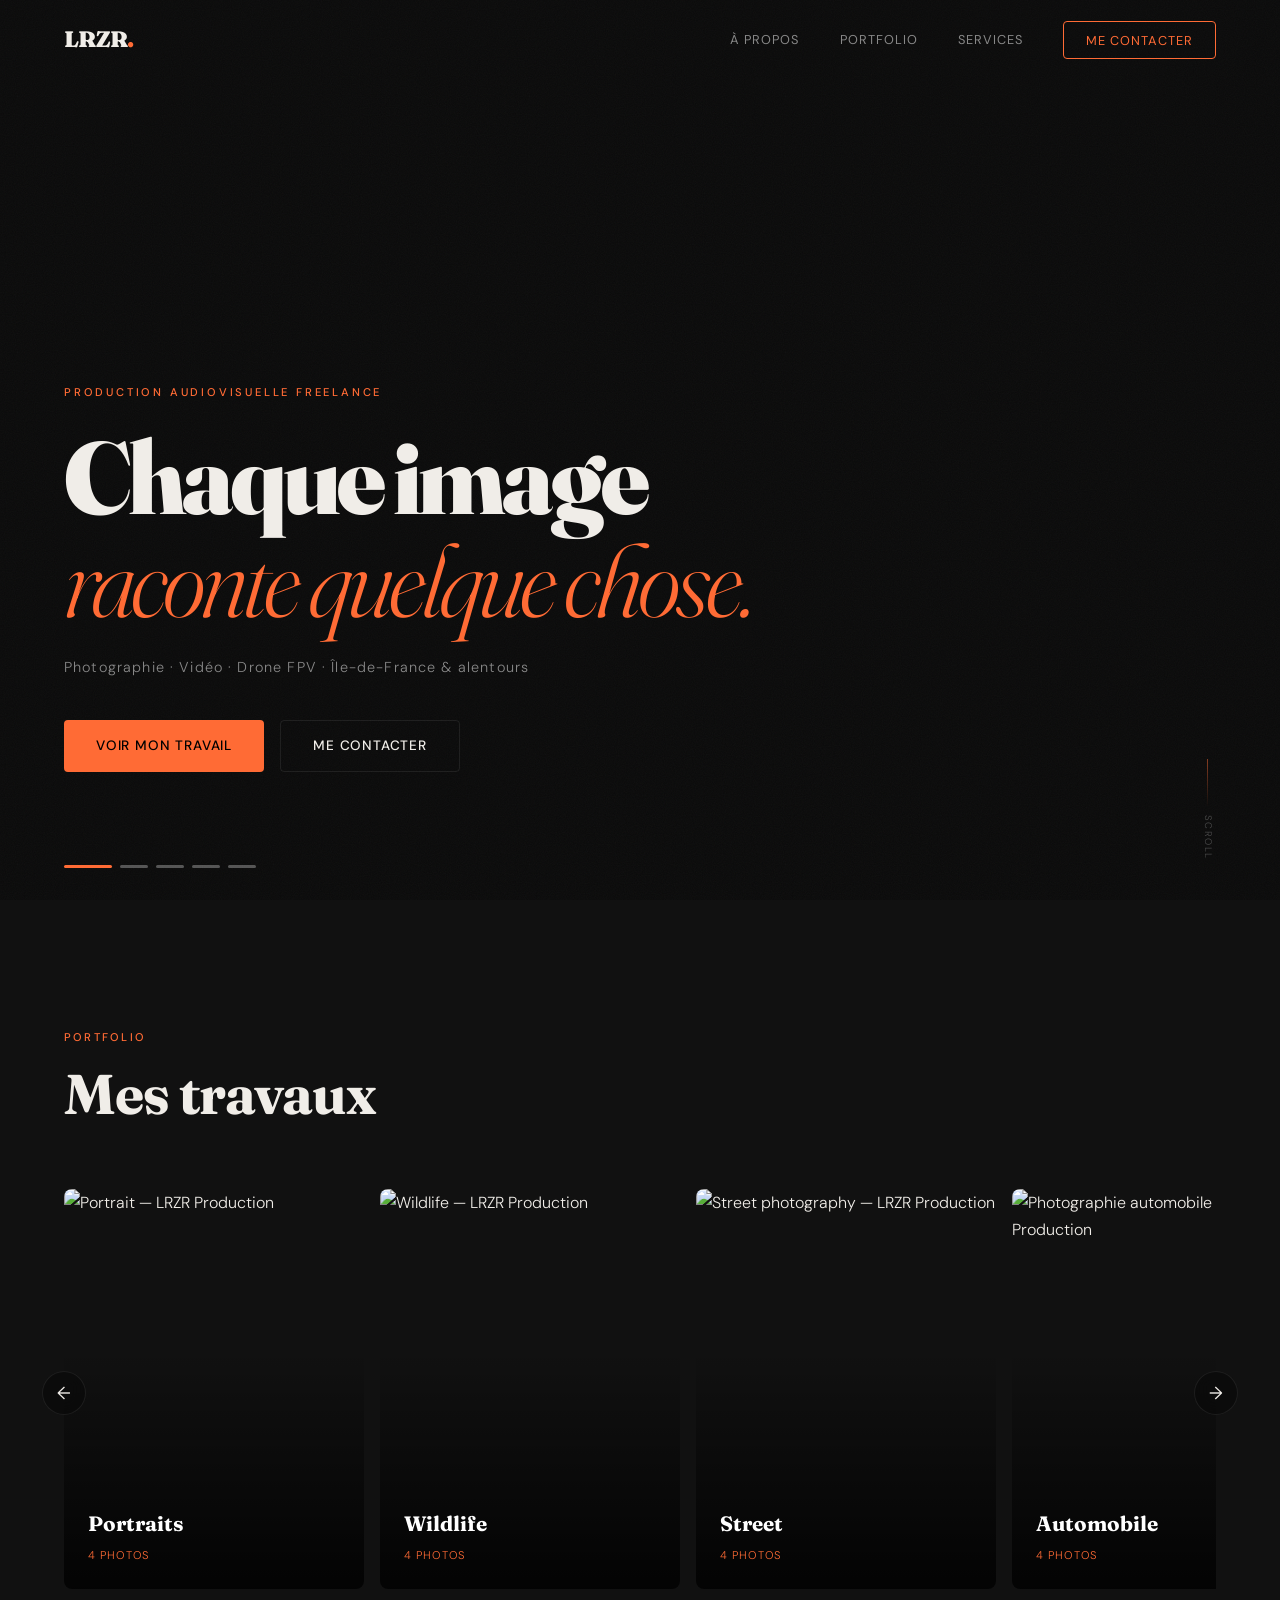
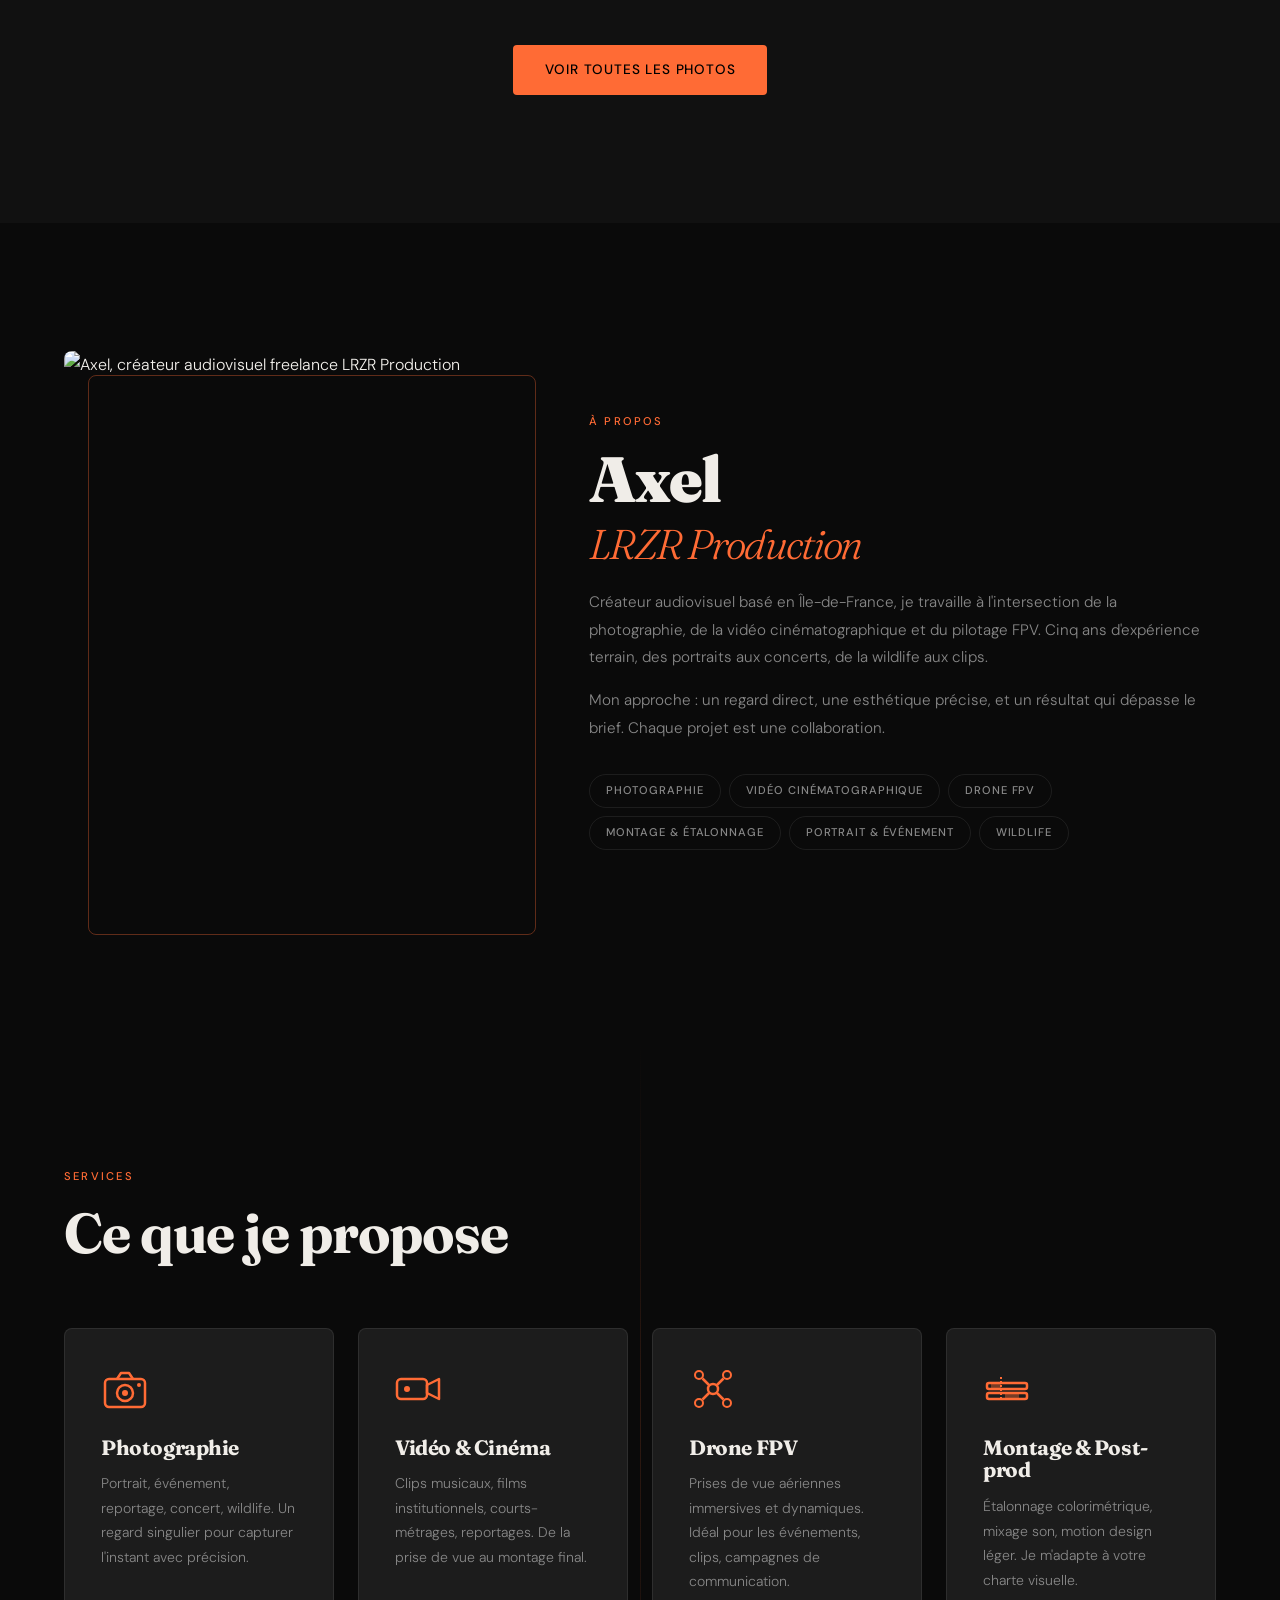
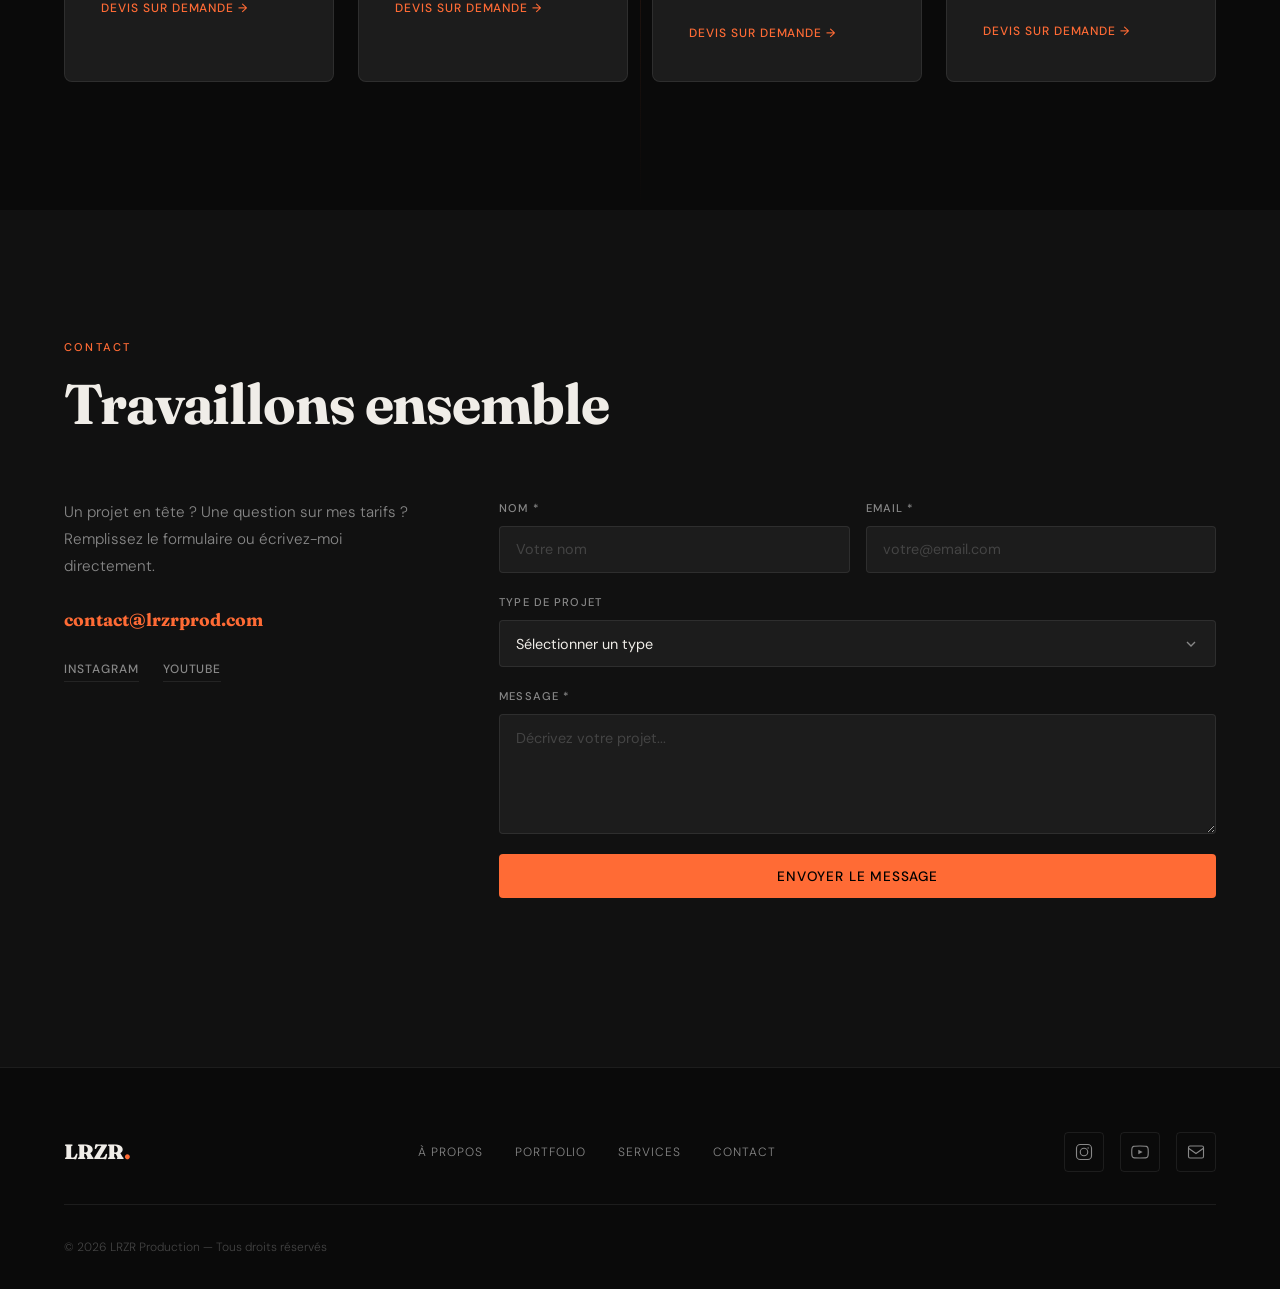
==== commit 0646d162: "feat: carousel + galerie" ====
--- a/index.html
+++ b/index.html
@@ -3,35 +3,17 @@
 <head>
   <meta charset="UTF-8" />
   <meta name="viewport" content="width=device-width, initial-scale=1.0" />
-
-  <!-- ============================================================
-       SEO — MODIFIER CES BALISES SELON VOS BESOINS
-       ============================================================ -->
   <title>LRZR Production — Photographie, Vidéo & Drone FPV | Axel</title>
-  <meta name="description" content="LRZR Production — Axel, créateur audiovisuel freelance spécialisé en photographie, vidéo cinématographique, FPV drone, clips et courts-métrages. Basé en Île-de-France." />
+  <meta name="description" content="LRZR Production — Axel, créateur audiovisuel freelance spécialisé en photographie, vidéo, FPV drone. Basé en Île-de-France." />
   <meta name="author" content="Axel / LRZR Production" />
   <meta name="robots" content="index, follow" />
-  <link rel="canonical" href="https://lrzrprod.github.io/" />
-  <!-- Mettre à jour le href canonical avec votre vrai domaine GitHub Pages -->
-
-  <!-- Open Graph (partage réseaux sociaux) -->
+  <link rel="canonical" href="https://axellrzr.github.io/" />
   <meta property="og:title" content="LRZR Production — Créateur Audiovisuel Freelance" />
-  <meta property="og:description" content="Photographie, vidéo cinématographique, FPV drone. Basé en Île-de-France, disponible partout." />
+  <meta property="og:description" content="Photographie, vidéo cinématographique, FPV drone. Basé en Île-de-France." />
   <meta property="og:type" content="website" />
-  <meta property="og:url" content="https://lrzrprod.github.io/" />
-  <meta property="og:image" content="https://lrzrprod.github.io/assets/images/og-cover.jpg" />
-  <!-- Remplacer og:image par votre vraie image de couverture (1200x630px recommandé) -->
+  <meta property="og:url" content="https://axellrzr.github.io/" />
+  <meta property="og:image" content="https://axellrzr.github.io/assets/images/hero-1.jpg" />
   <meta property="og:locale" content="fr_FR" />
-
-  <!-- Twitter Card -->
-  <meta name="twitter:card" content="summary_large_image" />
-  <meta name="twitter:title" content="LRZR Production — Créateur Audiovisuel Freelance" />
-  <meta name="twitter:description" content="Photographie, vidéo cinématographique, FPV drone." />
-  <meta name="twitter:image" content="https://lrzrprod.github.io/assets/images/og-cover.jpg" />
-
-  <!-- ============================================================
-       JSON-LD SCHEMA — MODIFIER LES DONNÉES DE CONTACT
-       ============================================================ -->
   <script type="application/ld+json">
   {
     "@context": "https://schema.org",
@@ -40,7 +22,7 @@
         "@type": "Person",
         "name": "Axel",
         "jobTitle": "Créateur audiovisuel freelance",
-        "url": "https://lrzrprod.github.io/",
+        "url": "https://axellrzr.github.io/",
         "sameAs": [
           "https://www.instagram.com/lrzrprod",
           "https://www.youtube.com/@lrzrprod"
@@ -49,8 +31,8 @@
       {
         "@type": "LocalBusiness",
         "name": "LRZR Production",
-        "description": "Production audiovisuelle freelance — photographie, vidéo, FPV drone, courts-métrages",
-        "url": "https://lrzrprod.github.io/",
+        "description": "Production audiovisuelle freelance — photographie, vidéo, FPV drone",
+        "url": "https://axellrzr.github.io/",
         "address": {
           "@type": "PostalAddress",
           "addressRegion": "Île-de-France",
@@ -65,32 +47,23 @@
     ]
   }
   </script>
-  <!-- Mettre à jour les URLs, email et réseaux sociaux ci-dessus -->
-
-  <!-- Google Fonts — seule dépendance externe autorisée -->
   <link rel="preconnect" href="https://fonts.googleapis.com" />
   <link rel="preconnect" href="https://fonts.gstatic.com" crossorigin />
   <link href="https://fonts.googleapis.com/css2?family=Fraunces:ital,opsz,wght@0,9..144,300;0,9..144,700;0,9..144,900;1,9..144,300&family=DM+Sans:wght@300;400;500&display=swap" rel="stylesheet" />
-
   <link rel="stylesheet" href="style.css" />
 </head>
 <body>
 
-  <!-- ============================================================
-       NAVIGATION
-       ============================================================ -->
+  <!-- NAVIGATION -->
   <header class="site-header" id="top">
     <nav class="nav" aria-label="Navigation principale">
-      <!-- MODIFIER : votre logo texte ou remplacer par <img> -->
-      <a href="#top" class="nav__logo" aria-label="LRZR Production — retour en haut">
-        LRZR<span class="nav__logo-accent">.</span>
-      </a>
+      <a href="#top" class="nav__logo" aria-label="LRZR Production">LRZR<span class="nav__logo-accent">.</span></a>
       <button class="nav__burger" aria-label="Ouvrir le menu" aria-expanded="false" aria-controls="nav-links">
         <span></span><span></span><span></span>
       </button>
       <ul class="nav__links" id="nav-links" role="list">
         <li><a href="#about">À propos</a></li>
-        <li><a href="#portfolio">Portfolio</a></li>
+        <li><a href="galerie.html">Portfolio</a></li>
         <li><a href="#services">Services</a></li>
         <li><a href="#contact" class="nav__cta">Me contacter</a></li>
       </ul>
@@ -100,41 +73,36 @@
   <main>
 
     <!-- ============================================================
-         SECTION 1 — HERO
-         MODIFIER : remplacer le fond par votre image/vidéo
+         HERO — CAROUSEL AUTO-DÉFILANT
+         Les images sont définies dans main.js → HERO_IMAGES
          ============================================================ -->
     <section class="hero" id="hero" aria-label="Introduction">
-
-      <!-- Option A : image de fond (décommenter et renseigner le src dans style.css)
-           Option B : vidéo de fond — décommenter le bloc ci-dessous -->
-      <!--
-      <video class="hero__video" autoplay muted loop playsinline aria-hidden="true">
-        <source src="assets/videos/hero-reel.mp4" type="video/mp4" />
-      </video>
-      -->
-
-      <!-- Overlay grain cinématographique (purement CSS, voir style.css) -->
       <div class="hero__grain" aria-hidden="true"></div>
+
+      <!-- Slides du carousel -->
+      <div class="hero__slides" id="hero-slides" aria-live="off"></div>
+
+      <!-- Overlay dégradé -->
       <div class="hero__overlay" aria-hidden="true"></div>
 
+      <!-- Contenu texte -->
       <div class="hero__content">
-        <!-- MODIFIER : votre headline principale -->
         <p class="hero__eyebrow reveal">Production audiovisuelle freelance</p>
         <h1 class="hero__title reveal">
           Chaque image<br />
           <em>raconte quelque chose.</em>
         </h1>
-        <!-- MODIFIER : votre sous-titre -->
-        <p class="hero__sub reveal">
-          Photographie · Vidéo · Drone FPV · Île-de-France &amp; alentours
-        </p>
+        <p class="hero__sub reveal">Photographie · Vidéo · Drone FPV · Île-de-France &amp; alentours</p>
         <div class="hero__actions reveal">
-          <a href="#portfolio" class="btn btn--primary">Voir mon travail</a>
+          <a href="galerie.html" class="btn btn--primary">Voir mon travail</a>
           <a href="#contact" class="btn btn--ghost">Me contacter</a>
         </div>
       </div>
 
-      <!-- Indicateur scroll -->
+      <!-- Indicateurs carousel -->
+      <div class="hero__dots" id="hero-dots" aria-label="Navigation carousel" role="tablist"></div>
+
+      <!-- Scroll indicator -->
       <div class="hero__scroll" aria-hidden="true">
         <span class="hero__scroll-line"></span>
         <span class="hero__scroll-label">Scroll</span>
@@ -142,32 +110,52 @@
     </section>
 
     <!-- ============================================================
-         SECTION 2 — À PROPOS
-         MODIFIER : bio, photo portrait, compétences
+         APERÇU PORTFOLIO — carousel catégories + bouton voir plus
+         ============================================================ -->
+    <section class="portfolio-preview" id="portfolio" aria-label="Aperçu du portfolio">
+      <div class="container">
+        <div class="section-header reveal">
+          <p class="section-label">Portfolio</p>
+          <h2 class="section-title">Mes travaux</h2>
+        </div>
+
+        <!-- Carousel des catégories -->
+        <div class="cat-carousel reveal">
+          <div class="cat-carousel__track" id="cat-track">
+            <!-- Injecté par JS depuis CATEGORIES dans main.js -->
+          </div>
+          <button class="cat-carousel__btn cat-carousel__btn--prev" aria-label="Catégorie précédente">&#8592;</button>
+          <button class="cat-carousel__btn cat-carousel__btn--next" aria-label="Catégorie suivante">&#8594;</button>
+        </div>
+
+        <div class="portfolio-preview__cta reveal">
+          <a href="galerie.html" class="btn btn--primary">Voir toutes les photos</a>
+        </div>
+      </div>
+    </section>
+
+    <!-- ============================================================
+         À PROPOS
+         MODIFIER : votre bio et photo portrait
          ============================================================ -->
     <section class="about" id="about" aria-label="À propos d'Axel">
       <div class="container">
-
         <div class="about__grid">
           <div class="about__image-wrap reveal">
-            <!-- MODIFIER : remplacer le src par votre portrait -->
+            <!-- MODIFIER : remplacer par votre portrait -->
             <img
               src="assets/images/portrait.jpg"
-              alt="Axel, créateur audiovisuel freelance LRZR Production, en situation de tournage"
+              alt="Axel, créateur audiovisuel freelance LRZR Production"
               class="about__image"
-              width="480"
-              height="600"
+              width="480" height="600"
               loading="lazy"
             />
             <div class="about__image-accent" aria-hidden="true"></div>
           </div>
-
           <div class="about__text">
             <p class="section-label reveal">À propos</p>
-            <!-- MODIFIER : votre nom/titre -->
             <h2 class="about__name reveal">Axel<br /><span>LRZR Production</span></h2>
-
-            <!-- MODIFIER : votre bio (2-3 paragraphes max, rester concis) -->
+            <!-- MODIFIER : votre bio -->
             <p class="about__bio reveal">
               Créateur audiovisuel basé en Île-de-France, je travaille à l'intersection de la photographie,
               de la vidéo cinématographique et du pilotage FPV. Cinq ans d'expérience terrain, des portraits
@@ -175,11 +163,8 @@
             </p>
             <p class="about__bio reveal">
               Mon approche : un regard direct, une esthétique précise, et un résultat qui dépasse
-              le brief. Chaque projet est une collaboration — je m'adapte à votre univers tout en
-              apportant mon point de vue.
+              le brief. Chaque projet est une collaboration.
             </p>
-
-            <!-- MODIFIER : vos compétences -->
             <ul class="about__skills reveal" role="list" aria-label="Compétences">
               <li class="skill-tag">Photographie</li>
               <li class="skill-tag">Vidéo cinématographique</li>
@@ -190,69 +175,23 @@
             </ul>
           </div>
         </div>
-
-      </div>
-    </section>
-
-    <!-- ============================================================
-         SECTION 3 — PORTFOLIO
-         MODIFIER : ajouter vos images et vidéos dans les tableaux
-         JS dans main.js (variables PORTFOLIO_IMAGES et PORTFOLIO_VIDEOS)
-         ============================================================ -->
-    <section class="portfolio" id="portfolio" aria-label="Portfolio">
-      <div class="container">
-
-        <div class="section-header reveal">
-          <p class="section-label">Portfolio</p>
-          <h2 class="section-title">Mes travaux</h2>
-        </div>
-
-        <!-- Filtres -->
-        <div class="portfolio__filters reveal" role="tablist" aria-label="Filtrer par catégorie">
-          <button class="filter-btn active" data-filter="all" role="tab" aria-selected="true">Tout</button>
-          <button class="filter-btn" data-filter="photo" role="tab" aria-selected="false">Photo</button>
-          <button class="filter-btn" data-filter="video" role="tab" aria-selected="false">Vidéo</button>
-          <button class="filter-btn" data-filter="drone" role="tab" aria-selected="false">Drone FPV</button>
-        </div>
-
-        <!-- Grille portfolio — remplie dynamiquement par main.js -->
-        <div class="portfolio__grid" id="portfolio-grid" aria-live="polite">
-          <!-- Les items sont injectés par JS depuis les tableaux dans main.js -->
-        </div>
-
-      </div>
-
-      <!-- Lightbox pour les photos -->
-      <div class="lightbox" id="lightbox" role="dialog" aria-modal="true" aria-label="Visualisation image" hidden>
-        <button class="lightbox__close" aria-label="Fermer">&times;</button>
-        <button class="lightbox__prev" aria-label="Image précédente">&#8592;</button>
-        <button class="lightbox__next" aria-label="Image suivante">&#8594;</button>
-        <div class="lightbox__content">
-          <img class="lightbox__img" src="" alt="" />
-          <p class="lightbox__caption"></p>
-        </div>
-      </div>
-    </section>
-
-    <!-- ============================================================
-         SECTION 4 — SERVICES
-         MODIFIER : titres, descriptions et icônes SVG des prestations
+      </div>
+    </section>
+
+    <!-- ============================================================
+         SERVICES
          ============================================================ -->
     <section class="services" id="services" aria-label="Services proposés">
       <div class="container">
-
         <div class="section-header reveal">
           <p class="section-label">Services</p>
           <h2 class="section-title">Ce que je propose</h2>
         </div>
-
         <div class="services__grid">
 
-          <!-- SERVICE 1 — MODIFIER -->
-          <article class="service-card reveal" aria-label="Service photographie">
+          <article class="service-card reveal">
             <div class="service-card__icon" aria-hidden="true">
-              <!-- Icône SVG appareil photo -->
-              <svg viewBox="0 0 48 48" fill="none" xmlns="http://www.w3.org/2000/svg" aria-hidden="true">
+              <svg viewBox="0 0 48 48" fill="none" xmlns="http://www.w3.org/2000/svg">
                 <rect x="4" y="14" width="40" height="28" rx="4" stroke="currentColor" stroke-width="2.5"/>
                 <circle cx="24" cy="28" r="8" stroke="currentColor" stroke-width="2.5"/>
                 <circle cx="24" cy="28" r="3" fill="currentColor"/>
@@ -261,36 +200,26 @@
               </svg>
             </div>
             <h3 class="service-card__title">Photographie</h3>
-            <p class="service-card__desc">
-              Portrait, événement, reportage, concert, wildlife. Un regard singulier pour capturer
-              l'instant avec précision — que ce soit en studio ou en conditions naturelles.
-            </p>
-            <a href="#contact" class="service-card__link" aria-label="Demander un devis photographie">Devis sur demande →</a>
+            <p class="service-card__desc">Portrait, événement, reportage, concert, wildlife. Un regard singulier pour capturer l'instant avec précision.</p>
+            <a href="#contact" class="service-card__link">Devis sur demande →</a>
           </article>
 
-          <!-- SERVICE 2 — MODIFIER -->
-          <article class="service-card reveal" aria-label="Service vidéo">
+          <article class="service-card reveal">
             <div class="service-card__icon" aria-hidden="true">
-              <!-- Icône SVG caméra vidéo -->
-              <svg viewBox="0 0 48 48" fill="none" xmlns="http://www.w3.org/2000/svg" aria-hidden="true">
+              <svg viewBox="0 0 48 48" fill="none" xmlns="http://www.w3.org/2000/svg">
                 <rect x="2" y="14" width="30" height="20" rx="4" stroke="currentColor" stroke-width="2.5"/>
                 <path d="M32 20l12-6v20l-12-6V20z" stroke="currentColor" stroke-width="2.5" stroke-linejoin="round"/>
                 <circle cx="12" cy="24" r="3" fill="currentColor"/>
               </svg>
             </div>
             <h3 class="service-card__title">Vidéo &amp; Cinéma</h3>
-            <p class="service-card__desc">
-              Clips musicaux, films institutionnels, courts-métrages, reportages. De la prise de vue
-              au montage final, je gère l'ensemble de la chaîne de production.
-            </p>
-            <a href="#contact" class="service-card__link" aria-label="Demander un devis vidéo">Devis sur demande →</a>
+            <p class="service-card__desc">Clips musicaux, films institutionnels, courts-métrages, reportages. De la prise de vue au montage final.</p>
+            <a href="#contact" class="service-card__link">Devis sur demande →</a>
           </article>
 
-          <!-- SERVICE 3 — MODIFIER -->
-          <article class="service-card reveal" aria-label="Service drone FPV">
+          <article class="service-card reveal">
             <div class="service-card__icon" aria-hidden="true">
-              <!-- Icône SVG drone -->
-              <svg viewBox="0 0 48 48" fill="none" xmlns="http://www.w3.org/2000/svg" aria-hidden="true">
+              <svg viewBox="0 0 48 48" fill="none" xmlns="http://www.w3.org/2000/svg">
                 <circle cx="24" cy="24" r="5" stroke="currentColor" stroke-width="2.5"/>
                 <circle cx="10" cy="10" r="4" stroke="currentColor" stroke-width="2"/>
                 <circle cx="38" cy="10" r="4" stroke="currentColor" stroke-width="2"/>
@@ -303,18 +232,13 @@
               </svg>
             </div>
             <h3 class="service-card__title">Drone FPV</h3>
-            <p class="service-card__desc">
-              Prises de vue aériennes immersives et dynamiques. Idéal pour les événements sportifs,
-              clips, campagnes de communication ou exploration de lieux inhabituels.
-            </p>
-            <a href="#contact" class="service-card__link" aria-label="Demander un devis drone FPV">Devis sur demande →</a>
+            <p class="service-card__desc">Prises de vue aériennes immersives et dynamiques. Idéal pour les événements, clips, campagnes de communication.</p>
+            <a href="#contact" class="service-card__link">Devis sur demande →</a>
           </article>
 
-          <!-- SERVICE 4 — MODIFIER -->
-          <article class="service-card reveal" aria-label="Service montage et post-production">
+          <article class="service-card reveal">
             <div class="service-card__icon" aria-hidden="true">
-              <!-- Icône SVG timeline montage -->
-              <svg viewBox="0 0 48 48" fill="none" xmlns="http://www.w3.org/2000/svg" aria-hidden="true">
+              <svg viewBox="0 0 48 48" fill="none" xmlns="http://www.w3.org/2000/svg">
                 <rect x="4" y="18" width="40" height="6" rx="2" stroke="currentColor" stroke-width="2.5"/>
                 <rect x="4" y="28" width="40" height="6" rx="2" stroke="currentColor" stroke-width="2.5"/>
                 <rect x="8" y="18" width="10" height="6" rx="1" fill="currentColor" opacity=".4"/>
@@ -323,11 +247,8 @@
               </svg>
             </div>
             <h3 class="service-card__title">Montage &amp; Post-prod</h3>
-            <p class="service-card__desc">
-              Étalonnage colorimétrique, mixage son, motion design léger. Je m'adapte à votre charte
-              visuelle ou construis une identité cohérente pour votre projet.
-            </p>
-            <a href="#contact" class="service-card__link" aria-label="Demander un devis montage">Devis sur demande →</a>
+            <p class="service-card__desc">Étalonnage colorimétrique, mixage son, motion design léger. Je m'adapte à votre charte visuelle.</p>
+            <a href="#contact" class="service-card__link">Devis sur demande →</a>
           </article>
 
         </div>
@@ -335,90 +256,40 @@
     </section>
 
     <!-- ============================================================
-         SECTION 5 — CONTACT
-         MODIFIER :
-         1. Remplacer YOUR_WEB3FORMS_ACCESS_KEY par votre clé API
-            Obtenir une clé gratuite sur https://web3forms.com
-         2. Mettre à jour l'email de destination dans Web3Forms
+         CONTACT
+         Clé Web3Forms déjà configurée
          ============================================================ -->
     <section class="contact" id="contact" aria-label="Formulaire de contact">
       <div class="container">
-
         <div class="section-header reveal">
           <p class="section-label">Contact</p>
           <h2 class="section-title">Travaillons ensemble</h2>
         </div>
-
         <div class="contact__grid">
-
           <div class="contact__info reveal">
-            <!-- MODIFIER : votre email et réseaux -->
-            <p class="contact__text">
-              Un projet en tête ? Une question sur mes tarifs ?
-              Remplissez le formulaire ou écrivez-moi directement.
-            </p>
-            <a href="/cdn-cgi/l/email-protection#0a6965647e6b697e4a667870787a78656e24696567" class="contact__email">
-              <span class="__cf_email__" data-cfemail="3d5e5253495c5e497d514f474f4d4f5259135e5250">[email&#160;protected]</span>
-            </a>
-            <!-- MODIFIER : vos liens réseaux sociaux -->
+            <p class="contact__text">Un projet en tête ? Une question sur mes tarifs ? Remplissez le formulaire ou écrivez-moi directement.</p>
+            <!-- MODIFIER : votre email -->
+            <a href="mailto:contact@lrzrprod.com" class="contact__email">contact@lrzrprod.com</a>
             <div class="contact__socials">
-              <a href="https://www.instagram.com/lrzrprod" target="_blank" rel="noopener noreferrer" aria-label="Instagram LRZR Production">
-                Instagram
-              </a>
-              <a href="https://www.youtube.com/@lrzrprod" target="_blank" rel="noopener noreferrer" aria-label="YouTube LRZR Production">
-                YouTube
-              </a>
+              <!-- MODIFIER : vos URLs -->
+              <a href="https://www.instagram.com/lrzrprod" target="_blank" rel="noopener noreferrer">Instagram</a>
+              <a href="https://www.youtube.com/@lrzrprod" target="_blank" rel="noopener noreferrer">YouTube</a>
             </div>
           </div>
-
-          <form
-            class="contact__form reveal"
-            id="contact-form"
-            action="https://api.web3forms.com/submit"
-            method="POST"
-            novalidate
-          >
-            <!--
-              ============================================================
-              ⚠️  CLÉ API WEB3FORMS — À MODIFIER OBLIGATOIREMENT
-              Créez un compte gratuit sur https://web3forms.com
-              Copiez votre "Access Key" et remplacez la valeur ci-dessous
-              ============================================================
-            -->
+          <form class="contact__form reveal" id="contact-form" action="https://api.web3forms.com/submit" method="POST" novalidate>
             <input type="hidden" name="access_key" value="3d88643c-aa0e-4f64-acdc-6c6c7cc85798" />
-
-            <!-- Anti-spam honeypot — ne pas modifier -->
             <input type="checkbox" name="botcheck" style="display:none" />
-
-            <!-- Sujet de l'email reçu — MODIFIER si besoin -->
-            <input type="hidden" name="subject" value="Nouveau message depuis lrzrprod.github.io" />
-            <input type="hidden" name="from_name" value="LRZR Production Website" />
-
+            <input type="hidden" name="subject" value="Nouveau message — LRZR Production" />
             <div class="form-row">
               <div class="form-group">
                 <label for="name">Nom *</label>
-                <input
-                  type="text"
-                  id="name"
-                  name="name"
-                  placeholder="Votre nom"
-                  required
-                  autocomplete="name"
-                />
+                <input type="text" id="name" name="name" placeholder="Votre nom" required autocomplete="name" />
               </div>
               <div class="form-group">
                 <label for="email">Email *</label>
-                <input
-                  type="email"
-                  id="email"
-                  name="email"
-                  placeholder="votre@email.com"
-                  required
-                  autocomplete="email"
-                />
+                <input type="email" id="email" name="email" placeholder="votre@email.com" required autocomplete="email" />
               </div>
             </div>
-
             <div class="form-group">
               <label for="project-type">Type de projet</label>
               <select id="project-type" name="project_type">
@@ -430,26 +301,15 @@
                 <option value="autre">Autre</option>
               </select>
             </div>
-
             <div class="form-group">
               <label for="message">Message *</label>
-              <textarea
-                id="message"
-                name="message"
-                placeholder="Décrivez votre projet, vos besoins, votre délai..."
-                rows="5"
-                required
-              ></textarea>
-            </div>
-
+              <textarea id="message" name="message" placeholder="Décrivez votre projet..." rows="5" required></textarea>
+            </div>
             <button type="submit" class="btn btn--primary btn--full" id="submit-btn">
               <span class="btn-text">Envoyer le message</span>
               <span class="btn-loading" hidden>Envoi en cours…</span>
             </button>
-
-            <!-- Message de confirmation/erreur — affiché par JS -->
             <p class="form-feedback" id="form-feedback" role="alert" aria-live="polite"></p>
-
           </form>
         </div>
       </div>
@@ -457,29 +317,18 @@
 
   </main>
 
-  <!-- ============================================================
-       FOOTER
-       MODIFIER : email, liens réseaux sociaux, année si besoin
-       ============================================================ -->
   <footer class="site-footer" aria-label="Pied de page">
     <div class="container">
       <div class="footer__inner">
-
-        <a href="#top" class="footer__logo" aria-label="LRZR Production — retour en haut">
-          LRZR<span>.</span>
-        </a>
-
+        <a href="#top" class="footer__logo">LRZR<span>.</span></a>
         <nav class="footer__nav" aria-label="Navigation pied de page">
           <a href="#about">À propos</a>
-          <a href="#portfolio">Portfolio</a>
+          <a href="galerie.html">Portfolio</a>
           <a href="#services">Services</a>
           <a href="#contact">Contact</a>
         </nav>
-
         <div class="footer__socials">
-          <!-- MODIFIER : vos URLs réseaux sociaux -->
           <a href="https://www.instagram.com/lrzrprod" target="_blank" rel="noopener noreferrer" aria-label="Instagram">
-            <!-- Icône Instagram SVG -->
             <svg viewBox="0 0 24 24" fill="none" stroke="currentColor" stroke-width="1.5" aria-hidden="true">
               <rect x="2" y="2" width="20" height="20" rx="5"/>
               <circle cx="12" cy="12" r="5"/>
@@ -487,23 +336,25 @@
             </svg>
           </a>
           <a href="https://www.youtube.com/@lrzrprod" target="_blank" rel="noopener noreferrer" aria-label="YouTube">
-            <!-- Icône YouTube SVG -->
             <svg viewBox="0 0 24 24" fill="none" stroke="currentColor" stroke-width="1.5" aria-hidden="true">
               <path d="M22.54 6.42A2.78 2.78 0 0 0 20.6 4.47C18.88 4 12 4 12 4s-6.88 0-8.6.47a2.78 2.78 0 0 0-1.95 1.95C1 8.14 1 12 1 12s0 3.86.45 5.58a2.78 2.78 0 0 0 1.95 1.95C5.12 20 12 20 12 20s6.88 0 8.6-.47a2.78 2.78 0 0 0 1.95-1.95C23 15.86 23 12 23 12s0-3.86-.46-5.58z"/>
               <polygon points="9.75 15.02 15.5 12 9.75 8.98 9.75 15.02" fill="currentColor" stroke="none"/>
             </svg>
           </a>
-          <a href="/cdn-cgi/l/email-protection#14777b7a607577605478666e6664667b703a777b79" aria-label="Email contact">
-            <!-- Icône email SVG -->
+          <a href="mailto:contact@lrzrprod.com" aria-label="Email">
             <svg viewBox="0 0 24 24" fill="none" stroke="currentColor" stroke-width="1.5" aria-hidden="true">
               <rect x="2" y="4" width="20" height="16" rx="2"/>
               <path d="M2 7l10 7 10-7"/>
             </svg>
           </a>
         </div>
-
-      </div>
-
+      </div>
       <div class="footer__bottom">
-        <!-- L'année est mise à jour automatiquement par main.js -->
-        <p>&copy; <span id="footer-year"></span> LRZR Produc+        <p>&copy; <span id="footer-year"></span> LRZR Production — Tous droits réservés</p>
+      </div>
+    </div>
+  </footer>
+
+  <script src="main.js"></script>
+</body>
+</html>
--- a/style.css
+++ b/style.css
@@ -1394,3 +1394,361 @@
     font-size: 2.2rem;
   }
 }
+
+
+/* ================================================================
+   HERO CAROUSEL
+   ================================================================ */
+
+.hero__slides {
+  position: absolute;
+  inset: 0;
+  z-index: 0;
+}
+
+.hero__slide {
+  position: absolute;
+  inset: 0;
+  background-size: cover;
+  background-position: center;
+  opacity: 0;
+  transition: opacity 1.2s cubic-bezier(0.4, 0, 0.2, 1);
+}
+
+.hero__slide.active {
+  opacity: 1;
+}
+
+/* Dots navigation */
+.hero__dots {
+  position: absolute;
+  bottom: 2rem;
+  left: var(--container-pad);
+  z-index: 3;
+  display: flex;
+  gap: 0.5rem;
+}
+
+.hero__dot {
+  width: 28px;
+  height: 3px;
+  background: rgba(255,255,255,0.3);
+  border-radius: 2px;
+  transition: background var(--transition-base), width var(--transition-base);
+  cursor: pointer;
+}
+
+.hero__dot.active {
+  background: var(--color-accent);
+  width: 48px;
+}
+
+
+/* ================================================================
+   CAROUSEL CATÉGORIES — aperçu page d'accueil
+   ================================================================ */
+
+.portfolio-preview {
+  background: var(--color-bg-2);
+}
+
+.portfolio-preview__cta {
+  text-align: center;
+  margin-top: 3rem;
+}
+
+.cat-carousel {
+  position: relative;
+}
+
+.cat-carousel__track {
+  display: flex;
+  gap: 1rem;
+  overflow-x: auto;
+  scroll-snap-type: x mandatory;
+  scrollbar-width: none;
+  -ms-overflow-style: none;
+  padding-bottom: 0.5rem;
+}
+
+.cat-carousel__track::-webkit-scrollbar {
+  display: none;
+}
+
+.cat-card {
+  flex: 0 0 300px;
+  scroll-snap-align: start;
+  position: relative;
+  border-radius: var(--radius-md);
+  overflow: hidden;
+  display: block;
+  aspect-ratio: 3/4;
+  cursor: pointer;
+  transition: transform var(--transition-base);
+}
+
+.cat-card:hover {
+  transform: translateY(-6px);
+}
+
+.cat-card img {
+  width: 100%;
+  height: 100%;
+  object-fit: cover;
+  transition: transform var(--transition-slow);
+}
+
+.cat-card:hover img {
+  transform: scale(1.06);
+}
+
+.cat-card__overlay {
+  position: absolute;
+  inset: 0;
+  background: linear-gradient(to top, rgba(0,0,0,0.8) 0%, transparent 60%);
+  display: flex;
+  flex-direction: column;
+  justify-content: flex-end;
+  padding: 1.5rem;
+  transition: background var(--transition-base);
+}
+
+.cat-card:hover .cat-card__overlay {
+  background: linear-gradient(to top, rgba(0,0,0,0.85) 0%, rgba(0,0,0,0.1) 60%);
+}
+
+.cat-card__label {
+  font-family: var(--font-display);
+  font-size: 1.3rem;
+  font-weight: 700;
+  color: #fff;
+  display: block;
+}
+
+.cat-card__count {
+  font-size: 0.7rem;
+  letter-spacing: 0.1em;
+  text-transform: uppercase;
+  color: var(--color-accent);
+  margin-top: 0.25rem;
+  display: block;
+}
+
+.cat-carousel__btn {
+  position: absolute;
+  top: 50%;
+  transform: translateY(-50%);
+  width: 44px;
+  height: 44px;
+  background: rgba(10,10,10,0.8);
+  border: 1px solid var(--color-border);
+  border-radius: 50%;
+  color: var(--color-text);
+  font-size: 1.1rem;
+  display: flex;
+  align-items: center;
+  justify-content: center;
+  z-index: 2;
+  transition: all var(--transition-fast);
+  backdrop-filter: blur(8px);
+}
+
+.cat-carousel__btn:hover {
+  background: var(--color-accent);
+  border-color: var(--color-accent);
+  color: #000;
+}
+
+.cat-carousel__btn--prev { left: -22px; }
+.cat-carousel__btn--next { right: -22px; }
+
+@media (max-width: 640px) {
+  .cat-carousel__btn { display: none; }
+  .cat-card { flex: 0 0 80vw; }
+}
+
+
+/* ================================================================
+   PAGE GALERIE
+   ================================================================ */
+
+.galerie-page {
+  padding-top: 0;
+}
+
+.galerie-main {
+  padding-top: 80px; /* hauteur nav */
+  min-height: 100vh;
+}
+
+.galerie-header {
+  padding: var(--space-lg) 0 var(--space-md);
+  background: var(--color-bg);
+  border-bottom: 1px solid var(--color-border);
+}
+
+.galerie-title {
+  font-family: var(--font-display);
+  font-size: clamp(2.5rem, 6vw, 4.5rem);
+  font-weight: 900;
+  letter-spacing: -0.03em;
+  color: var(--color-text);
+  margin-top: 0.5rem;
+}
+
+/* Grille catégories */
+.galerie-cats {
+  padding: var(--space-lg) 0;
+  background: var(--color-bg);
+}
+
+.cats-grid {
+  display: grid;
+  grid-template-columns: repeat(auto-fill, minmax(280px, 1fr));
+  gap: 1.5rem;
+}
+
+.cat-grid-card {
+  position: relative;
+  border-radius: var(--radius-md);
+  overflow: hidden;
+  cursor: pointer;
+  aspect-ratio: 3/4;
+  transition: transform var(--transition-base), box-shadow var(--transition-base);
+}
+
+.cat-grid-card:hover {
+  transform: translateY(-8px);
+  box-shadow: 0 30px 70px rgba(0,0,0,0.5);
+}
+
+.cat-grid-card img {
+  width: 100%;
+  height: 100%;
+  object-fit: cover;
+  transition: transform var(--transition-slow);
+}
+
+.cat-grid-card:hover img {
+  transform: scale(1.06);
+}
+
+.cat-grid-card__overlay {
+  position: absolute;
+  inset: 0;
+  background: linear-gradient(to top, rgba(0,0,0,0.75) 0%, transparent 55%);
+  display: flex;
+  flex-direction: column;
+  justify-content: flex-end;
+  padding: 1.75rem;
+  transition: background var(--transition-base);
+}
+
+.cat-grid-card:hover .cat-grid-card__overlay {
+  background: linear-gradient(to top, rgba(0,0,0,0.88) 0%, rgba(0,0,0,0.15) 55%);
+}
+
+.cat-grid-card__label {
+  font-family: var(--font-display);
+  font-size: 1.5rem;
+  font-weight: 700;
+  color: #fff;
+  display: block;
+}
+
+.cat-grid-card__count {
+  font-size: 0.7rem;
+  letter-spacing: 0.12em;
+  text-transform: uppercase;
+  color: var(--color-accent);
+  margin-top: 0.3rem;
+  display: block;
+}
+
+/* Section photos d'une catégorie */
+.galerie-photos {
+  padding: var(--space-lg) 0;
+  background: var(--color-bg);
+}
+
+.galerie-photos__header {
+  display: flex;
+  align-items: center;
+  gap: 2rem;
+  margin-bottom: 2.5rem;
+}
+
+.back-btn {
+  font-size: 0.8rem;
+  font-weight: 500;
+  letter-spacing: 0.08em;
+  text-transform: uppercase;
+  color: var(--color-text-muted);
+  padding: 0.5rem 1.25rem;
+  border: 1px solid var(--color-border);
+  border-radius: var(--radius-sm);
+  transition: all var(--transition-fast);
+  white-space: nowrap;
+}
+
+.back-btn:hover {
+  border-color: var(--color-accent);
+  color: var(--color-accent);
+}
+
+.galerie-photos__title {
+  font-family: var(--font-display);
+  font-size: clamp(1.8rem, 4vw, 3rem);
+  font-weight: 700;
+  color: var(--color-text);
+}
+
+/* Grille masonry-like pour les photos */
+.photos-grid {
+  columns: 3;
+  column-gap: 1rem;
+}
+
+@media (max-width: 900px) { .photos-grid { columns: 2; } }
+@media (max-width: 500px) { .photos-grid { columns: 1; } }
+
+.photo-item {
+  break-inside: avoid;
+  margin-bottom: 1rem;
+  position: relative;
+  border-radius: var(--radius-sm);
+  overflow: hidden;
+  cursor: pointer;
+}
+
+.photo-item img {
+  width: 100%;
+  height: auto;
+  display: block;
+  transition: transform var(--transition-slow);
+}
+
+.photo-item:hover img {
+  transform: scale(1.03);
+}
+
+.photo-item__overlay {
+  position: absolute;
+  inset: 0;
+  background: rgba(0,0,0,0.4);
+  display: flex;
+  align-items: center;
+  justify-content: center;
+  opacity: 0;
+  transition: opacity var(--transition-base);
+  color: #fff;
+}
+
+.photo-item:hover .photo-item__overlay {
+  opacity: 1;
+}
+
+/* Lien actif dans la nav galerie */
+.nav__links a.active {
+  color: var(--color-accent);
+}
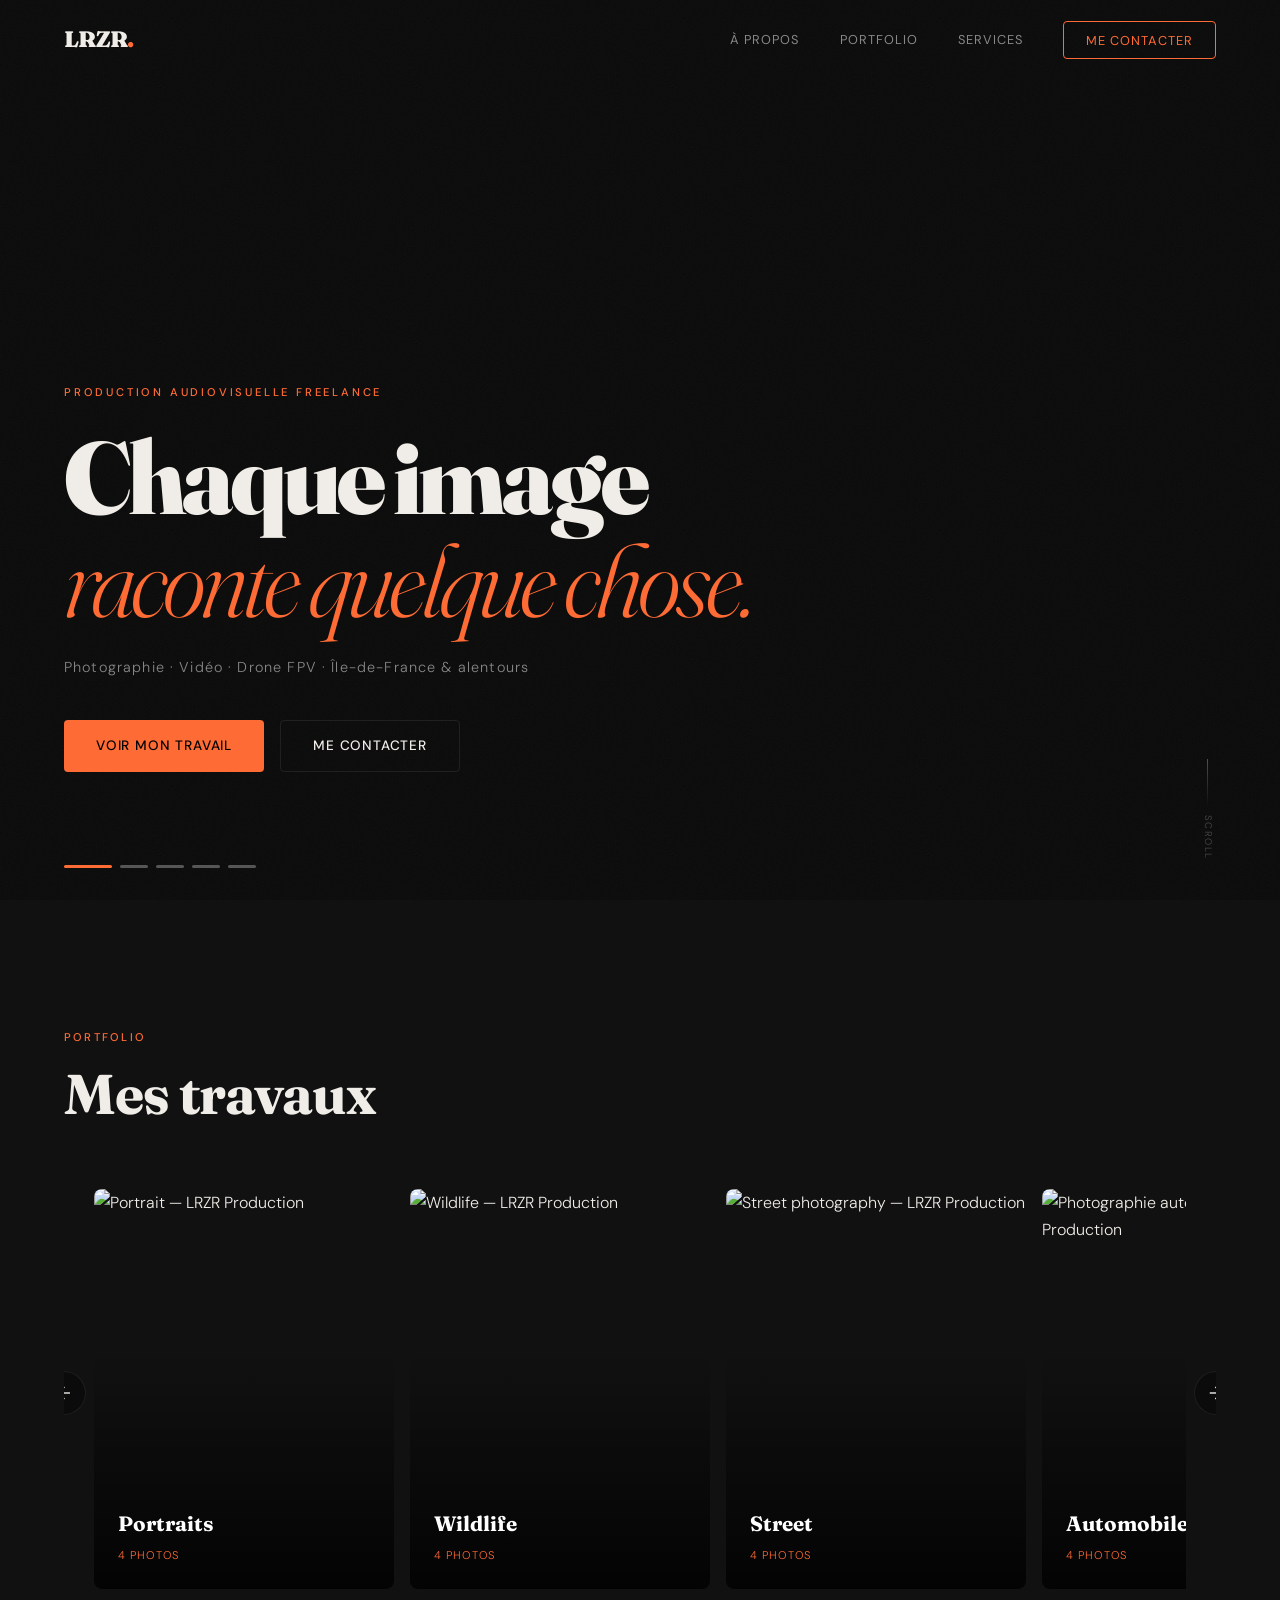
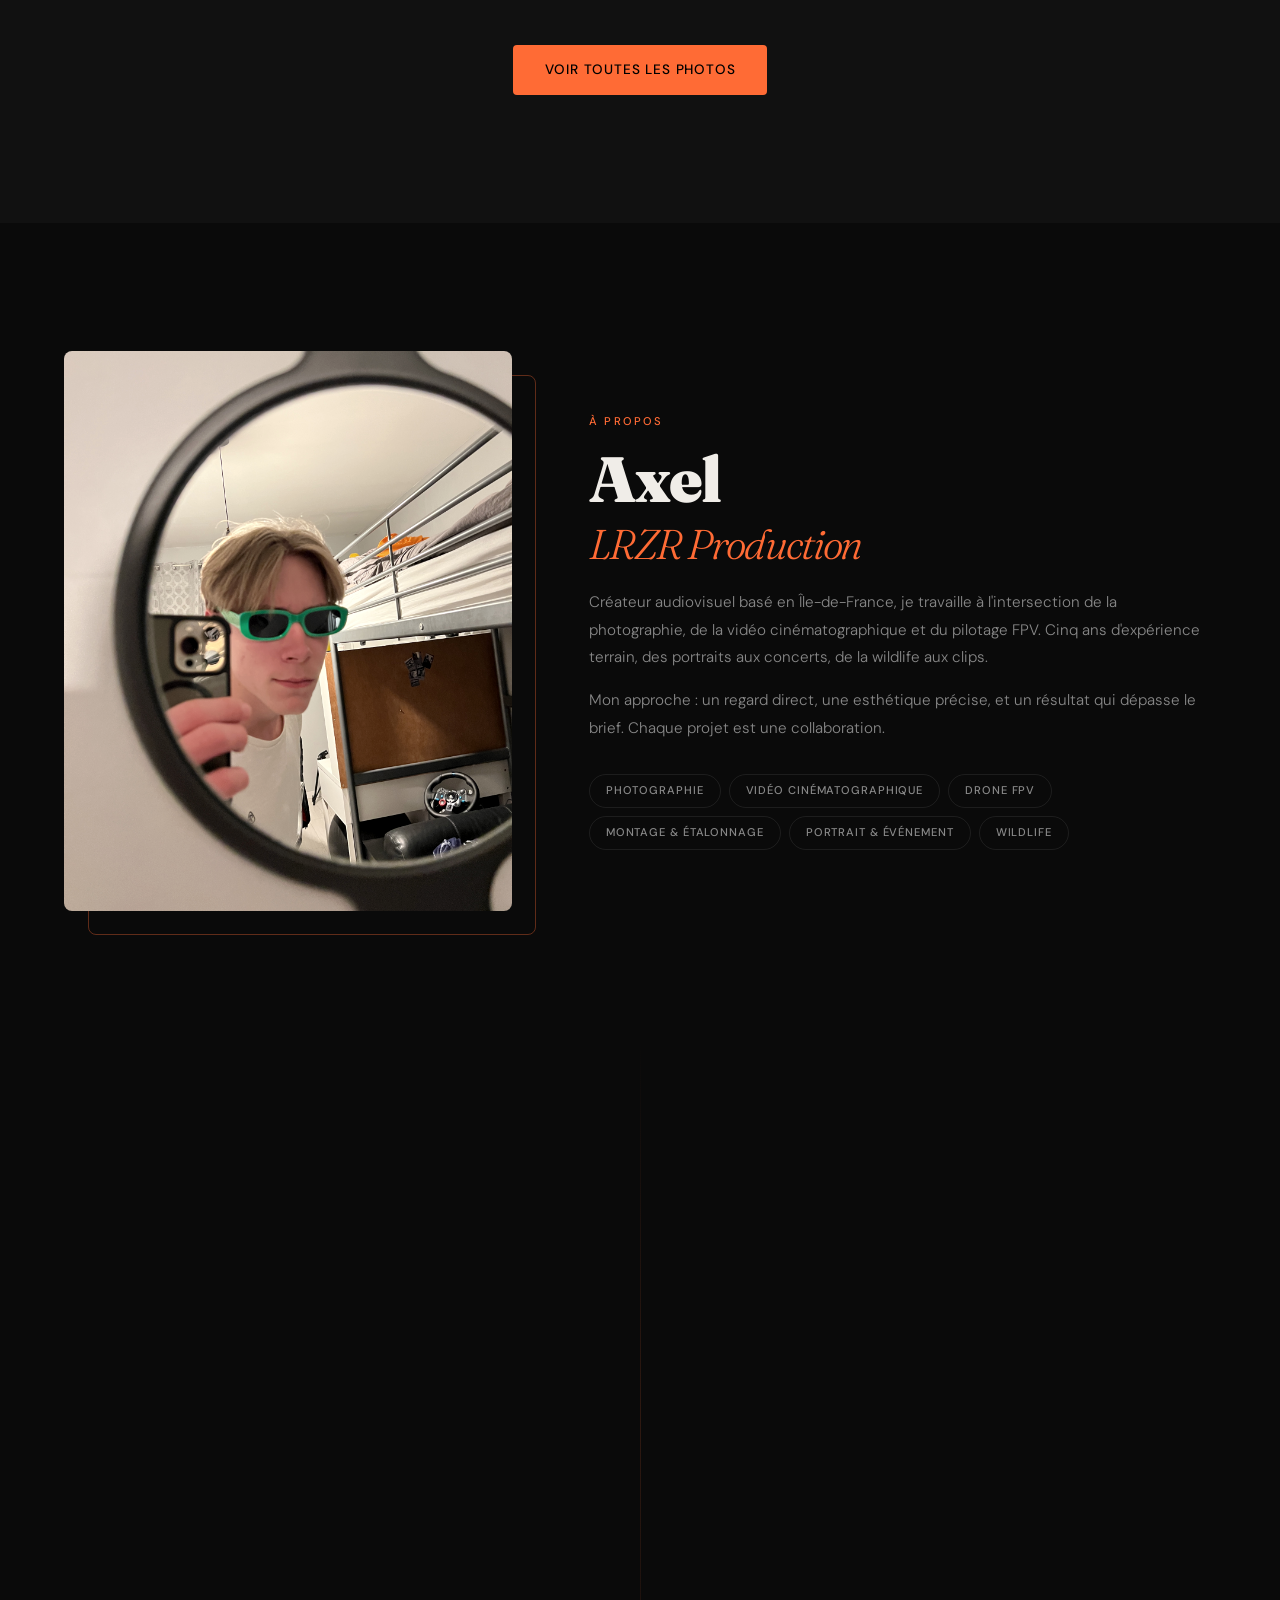
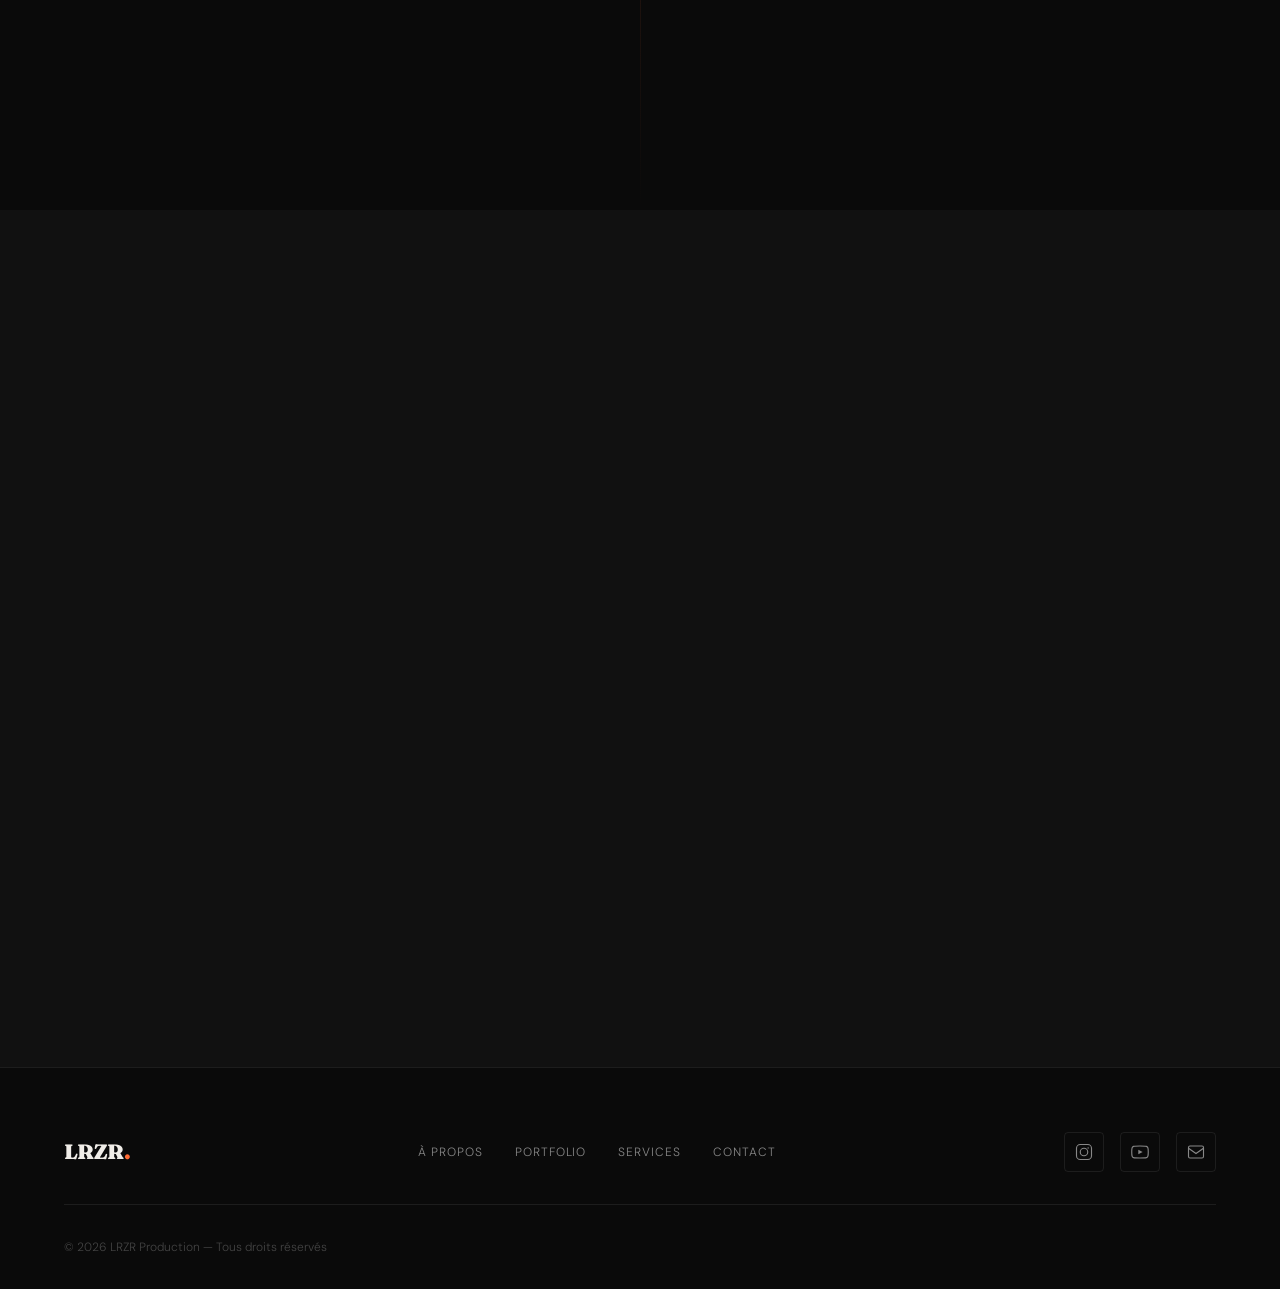
==== commit 845e21be: "Update index.html" ====
--- a/index.html
+++ b/index.html
@@ -24,8 +24,8 @@
         "jobTitle": "Créateur audiovisuel freelance",
         "url": "https://axellrzr.github.io/",
         "sameAs": [
-          "https://www.instagram.com/lrzrprod",
-          "https://www.youtube.com/@lrzrprod"
+          "https://www.instagram.com/axellrzr",
+          "https://www.youtube.com/@axelluimeme"
         ]
       },
       {
@@ -144,7 +144,7 @@
           <div class="about__image-wrap reveal">
             <!-- MODIFIER : remplacer par votre portrait -->
             <img
-              src="assets/images/portrait.jpg"
+              src="assets/images/portrait.JPEG"
               alt="Axel, créateur audiovisuel freelance LRZR Production"
               class="about__image"
               width="480" height="600"
@@ -272,8 +272,8 @@
             <a href="mailto:contact@lrzrprod.com" class="contact__email">contact@lrzrprod.com</a>
             <div class="contact__socials">
               <!-- MODIFIER : vos URLs -->
-              <a href="https://www.instagram.com/lrzrprod" target="_blank" rel="noopener noreferrer">Instagram</a>
-              <a href="https://www.youtube.com/@lrzrprod" target="_blank" rel="noopener noreferrer">YouTube</a>
+              <a href="https://www.instagram.com/axellrzr" target="_blank" rel="noopener noreferrer">Instagram</a>
+              <a href="https://www.youtube.com/@axelluimeme" target="_blank" rel="noopener noreferrer">YouTube</a>
             </div>
           </div>
           <form class="contact__form reveal" id="contact-form" action="https://api.web3forms.com/submit" method="POST" novalidate>
@@ -328,14 +328,14 @@
           <a href="#contact">Contact</a>
         </nav>
         <div class="footer__socials">
-          <a href="https://www.instagram.com/lrzrprod" target="_blank" rel="noopener noreferrer" aria-label="Instagram">
+          <a href="https://www.instagram.com/axellrzr" target="_blank" rel="noopener noreferrer" aria-label="Instagram">
             <svg viewBox="0 0 24 24" fill="none" stroke="currentColor" stroke-width="1.5" aria-hidden="true">
               <rect x="2" y="2" width="20" height="20" rx="5"/>
               <circle cx="12" cy="12" r="5"/>
               <circle cx="17.5" cy="6.5" r="1" fill="currentColor" stroke="none"/>
             </svg>
           </a>
-          <a href="https://www.youtube.com/@lrzrprod" target="_blank" rel="noopener noreferrer" aria-label="YouTube">
+          <a href="https://www.youtube.com/@axelluimeme" target="_blank" rel="noopener noreferrer" aria-label="YouTube">
             <svg viewBox="0 0 24 24" fill="none" stroke="currentColor" stroke-width="1.5" aria-hidden="true">
               <path d="M22.54 6.42A2.78 2.78 0 0 0 20.6 4.47C18.88 4 12 4 12 4s-6.88 0-8.6.47a2.78 2.78 0 0 0-1.95 1.95C1 8.14 1 12 1 12s0 3.86.45 5.58a2.78 2.78 0 0 0 1.95 1.95C5.12 20 12 20 12 20s6.88 0 8.6-.47a2.78 2.78 0 0 0 1.95-1.95C23 15.86 23 12 23 12s0-3.86-.46-5.58z"/>
               <polygon points="9.75 15.02 15.5 12 9.75 8.98 9.75 15.02" fill="currentColor" stroke="none"/>
--- a/style.css
+++ b/style.css
@@ -333,7 +333,8 @@
 
 .hero {
   position: relative;
-  min-height: 100svh;
+  height: 100svh;
+  min-height: 600px;
   display: flex;
   align-items: flex-end;
   padding-bottom: var(--space-xl);
@@ -1459,6 +1460,8 @@
 
 .cat-carousel {
   position: relative;
+  overflow: hidden;
+  padding: 0 30px;
 }
 
 .cat-carousel__track {
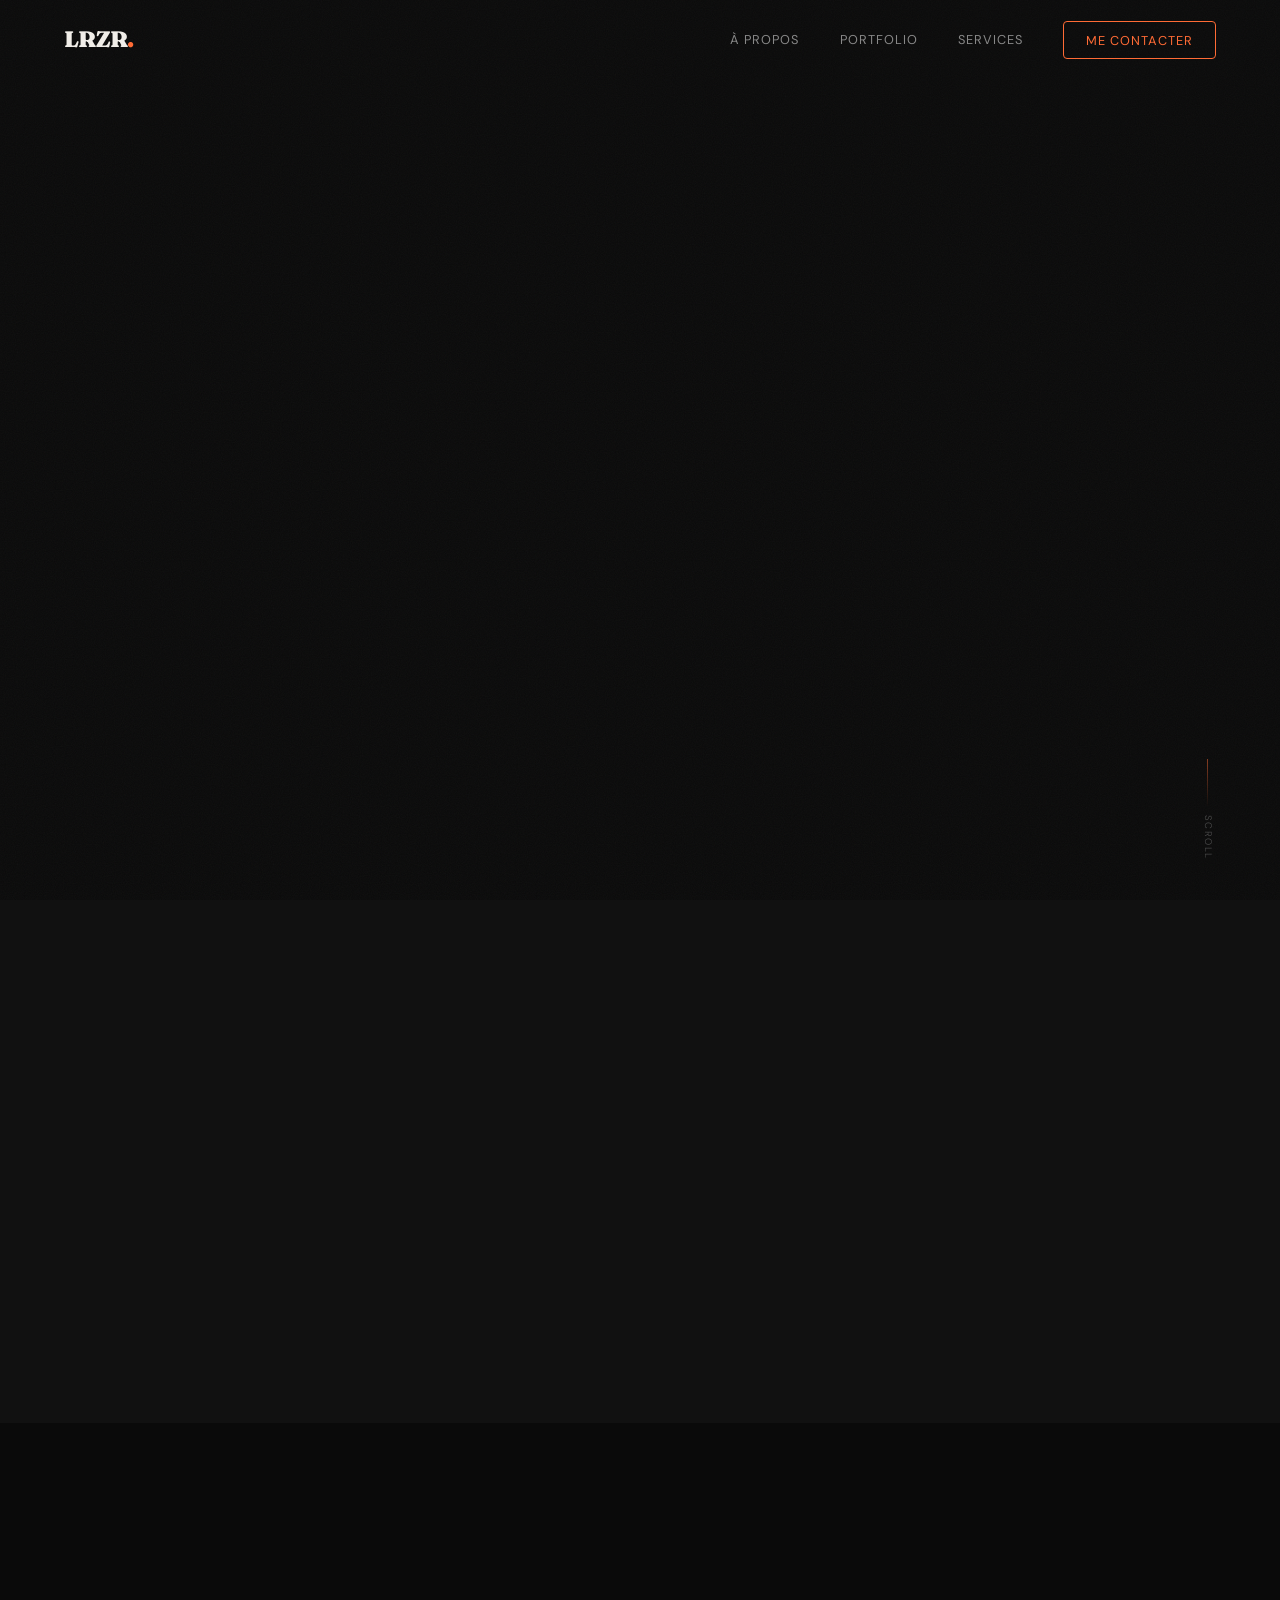
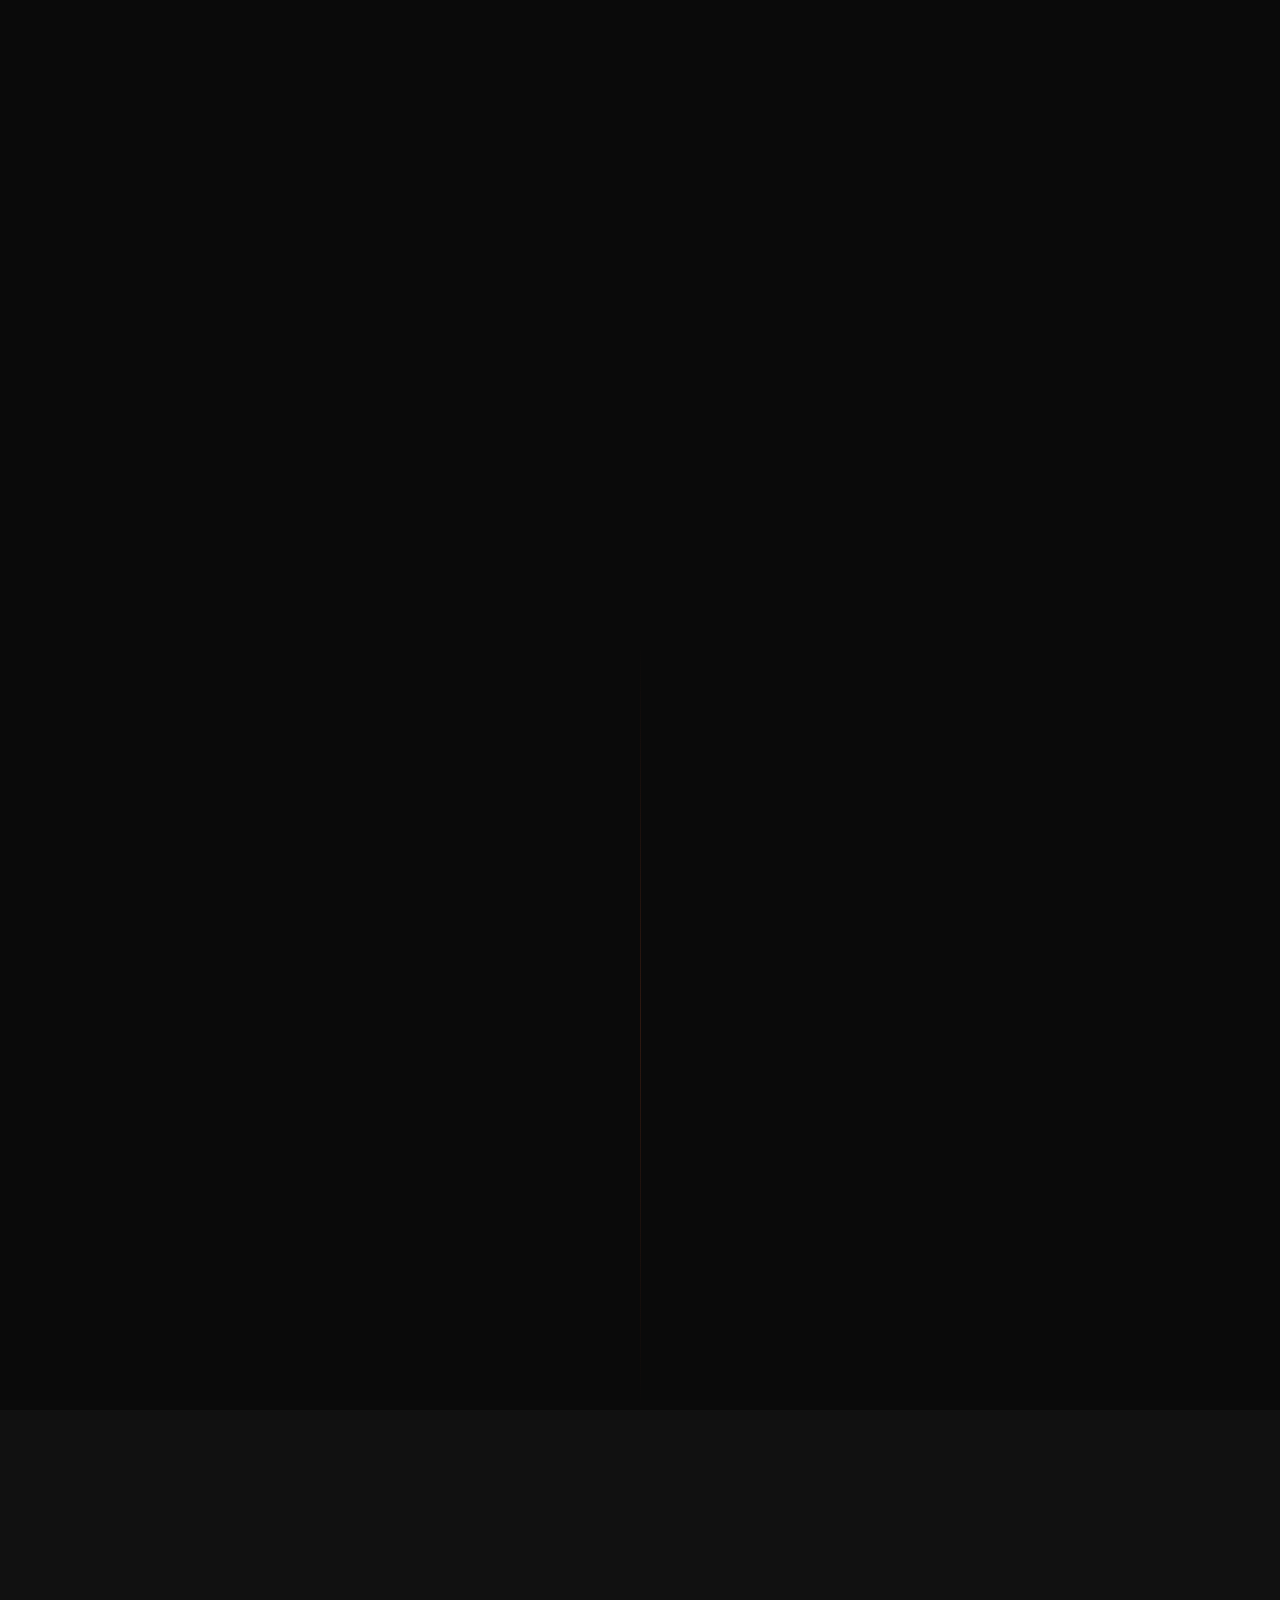
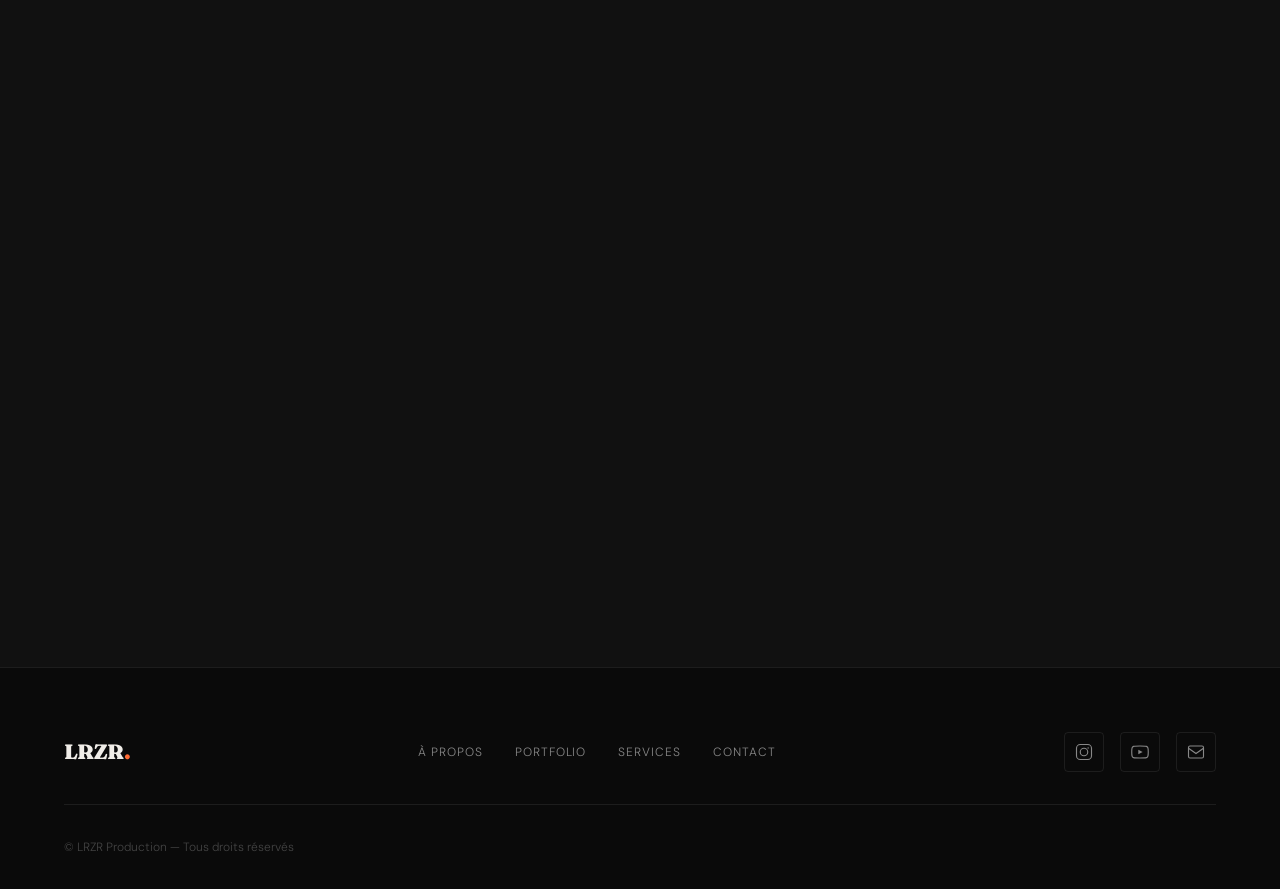
==== commit 9784ff9f: "Update index.html" ====
--- a/index.html
+++ b/index.html
@@ -24,8 +24,8 @@
         "jobTitle": "Créateur audiovisuel freelance",
         "url": "https://axellrzr.github.io/",
         "sameAs": [
-          "https://www.instagram.com/axellrzr",
-          "https://www.youtube.com/@axelluimeme"
+          "https://www.instagram.com/lrzrprod",
+          "https://www.youtube.com/@lrzrprod"
         ]
       },
       {
@@ -144,7 +144,7 @@
           <div class="about__image-wrap reveal">
             <!-- MODIFIER : remplacer par votre portrait -->
             <img
-              src="assets/images/portrait.JPEG"
+              src="assets/images/portrait.jpg"
               alt="Axel, créateur audiovisuel freelance LRZR Production"
               class="about__image"
               width="480" height="600"
@@ -272,8 +272,8 @@
             <a href="mailto:contact@lrzrprod.com" class="contact__email">contact@lrzrprod.com</a>
             <div class="contact__socials">
               <!-- MODIFIER : vos URLs -->
-              <a href="https://www.instagram.com/axellrzr" target="_blank" rel="noopener noreferrer">Instagram</a>
-              <a href="https://www.youtube.com/@axelluimeme" target="_blank" rel="noopener noreferrer">YouTube</a>
+              <a href="https://www.instagram.com/lrzrprod" target="_blank" rel="noopener noreferrer">Instagram</a>
+              <a href="https://www.youtube.com/@lrzrprod" target="_blank" rel="noopener noreferrer">YouTube</a>
             </div>
           </div>
           <form class="contact__form reveal" id="contact-form" action="https://api.web3forms.com/submit" method="POST" novalidate>
@@ -328,14 +328,14 @@
           <a href="#contact">Contact</a>
         </nav>
         <div class="footer__socials">
-          <a href="https://www.instagram.com/axellrzr" target="_blank" rel="noopener noreferrer" aria-label="Instagram">
+          <a href="https://www.instagram.com/lrzrprod" target="_blank" rel="noopener noreferrer" aria-label="Instagram">
             <svg viewBox="0 0 24 24" fill="none" stroke="currentColor" stroke-width="1.5" aria-hidden="true">
               <rect x="2" y="2" width="20" height="20" rx="5"/>
               <circle cx="12" cy="12" r="5"/>
               <circle cx="17.5" cy="6.5" r="1" fill="currentColor" stroke="none"/>
             </svg>
           </a>
-          <a href="https://www.youtube.com/@axelluimeme" target="_blank" rel="noopener noreferrer" aria-label="YouTube">
+          <a href="https://www.youtube.com/@lrzrprod" target="_blank" rel="noopener noreferrer" aria-label="YouTube">
             <svg viewBox="0 0 24 24" fill="none" stroke="currentColor" stroke-width="1.5" aria-hidden="true">
               <path d="M22.54 6.42A2.78 2.78 0 0 0 20.6 4.47C18.88 4 12 4 12 4s-6.88 0-8.6.47a2.78 2.78 0 0 0-1.95 1.95C1 8.14 1 12 1 12s0 3.86.45 5.58a2.78 2.78 0 0 0 1.95 1.95C5.12 20 12 20 12 20s6.88 0 8.6-.47a2.78 2.78 0 0 0 1.95-1.95C23 15.86 23 12 23 12s0-3.86-.46-5.58z"/>
               <polygon points="9.75 15.02 15.5 12 9.75 8.98 9.75 15.02" fill="currentColor" stroke="none"/>
